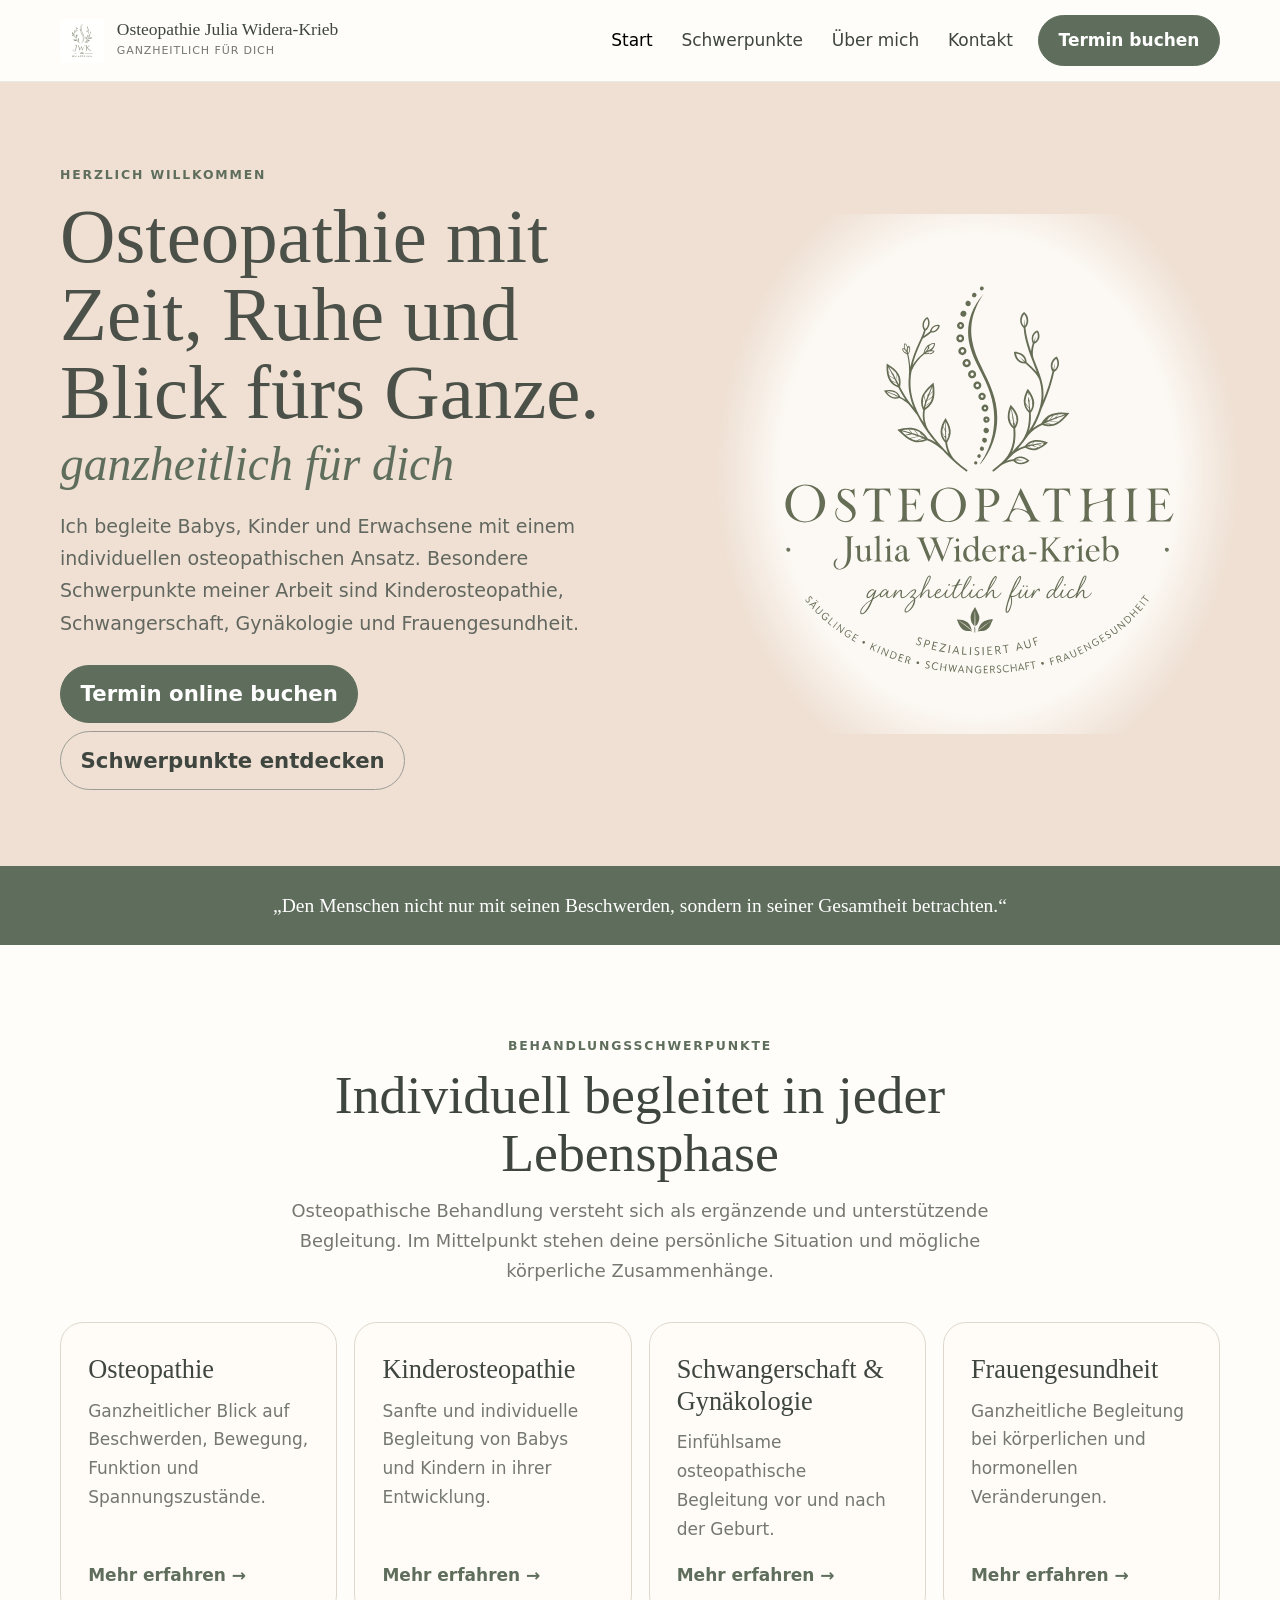
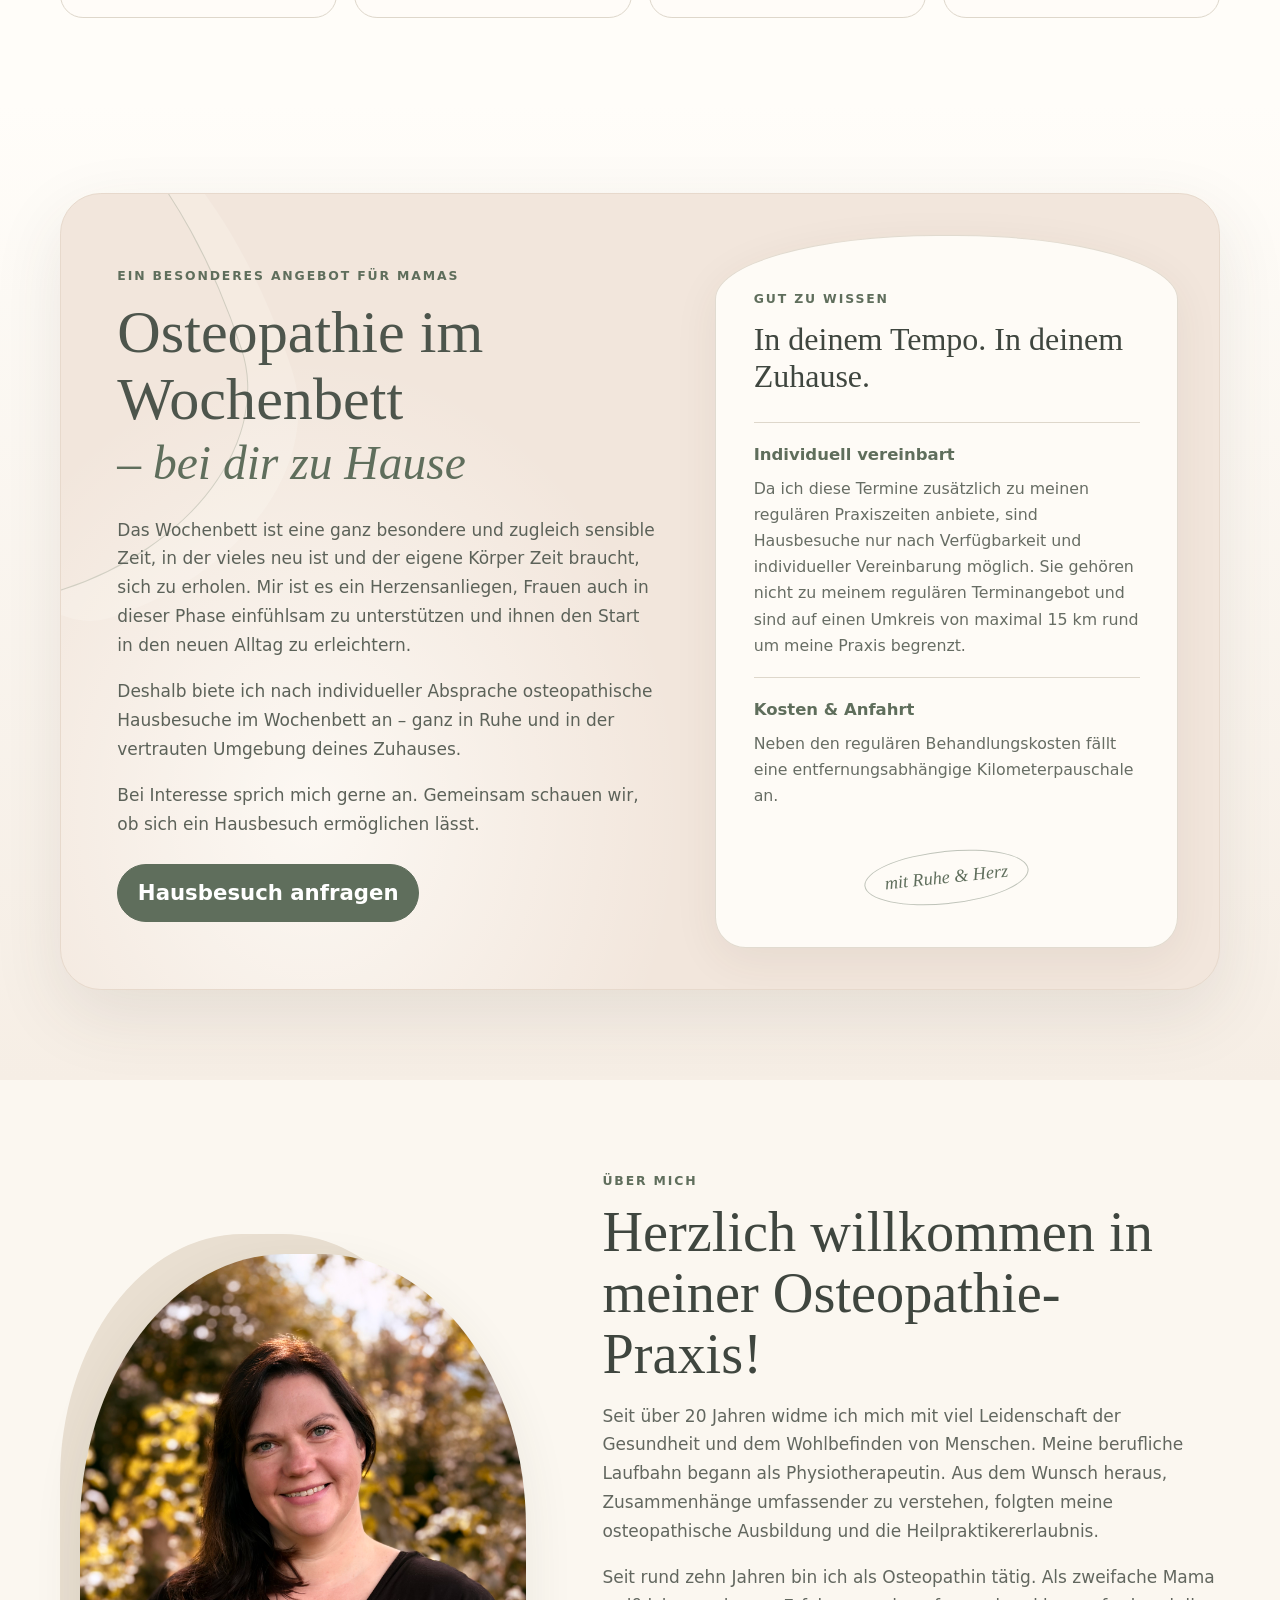
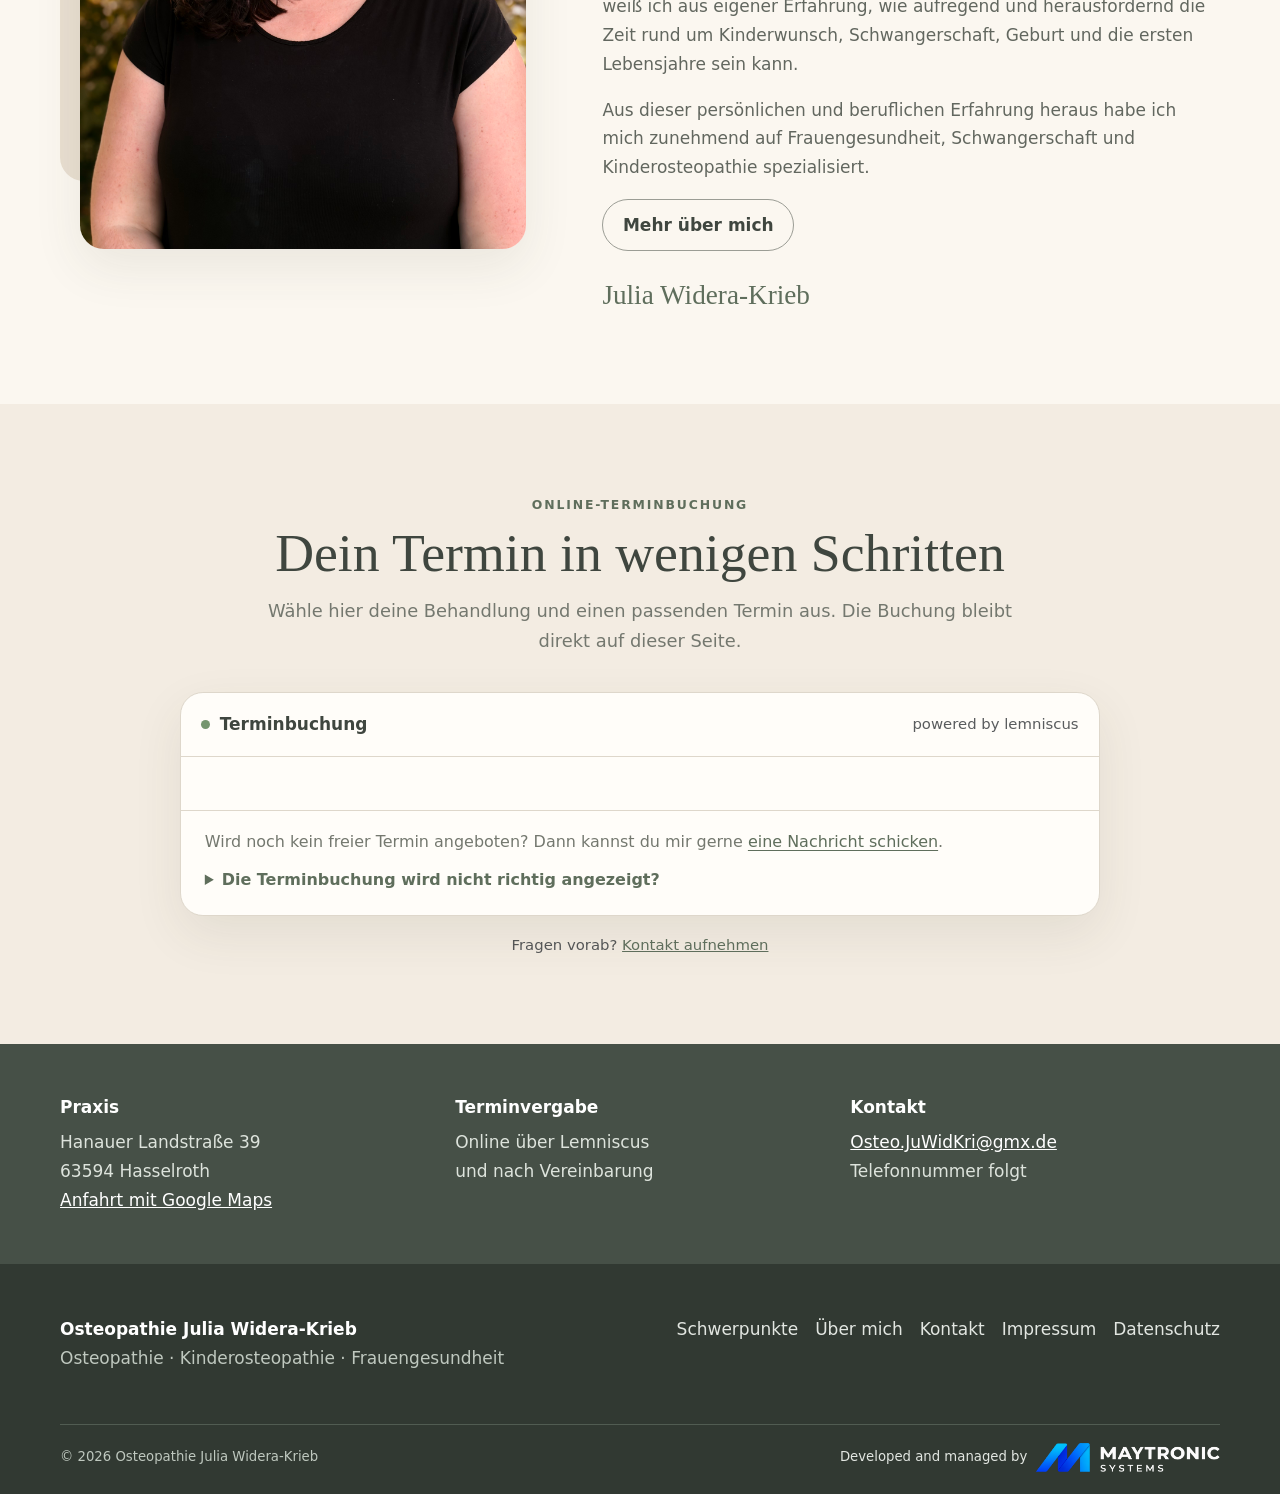
==== index.html @ a80579fd "Fix my/OT loader script closing-tag escaping" ====
<!doctype html>
<html lang="de">
  <head>
    <meta charset="utf-8">
    <meta name="viewport" content="width=device-width,initial-scale=1">
    <title>
      Osteopathie Julia Widera-Krieb
    </title>
    <meta name="description" content="Osteopathie, Kinderosteopathie sowie osteopathische Begleitung rund um Schwangerschaft und Frauengesundheit bei Julia Widera-Krieb.">
    <link href="https://cdn.jsdelivr.net/npm/bootstrap@5.3.8/dist/css/bootstrap.min.css" rel="stylesheet">
    <link rel="icon" type="image/svg+xml" href="assets/logo%20WS.svg">
    <link rel="stylesheet" href="assets/style.css">
    <!-- Offizielle lemniscus my/OT-Einbettung: Buchungsdaten werden direkt bei lemniscus verarbeitet. -->
    <script type="text/javascript">
      var pssConfig = {
        host: "https://my.lemniscus.de",
        token: "ea1f3260-634b-41db-aeab-2b932a20cb21",
        showMainVideoTeaser: false,
        showTermineTeaser: false,
        showFooter: false
      };
      document.write("<script type='text/javascript' src='" + pssConfig.host +
        "/lem/app.nocache-pss.js?v=" + Date.now() + "'><\/script>");
    </script>
  </head>
  <body>
    <nav class="navbar navbar-expand-lg sticky-top border-bottom">
      <div class="container">
        <a class="navbar-brand" href="index.html">
          <span class="brand-mark">
            <img src="assets/logo%20klein.svg" alt="">
          </span>
          <span>
            <span class="brand-title">
              Osteopathie Julia Widera-Krieb
            </span>
            <small>
              ganzheitlich für dich
            </small>
          </span>
        </a>
        <button class="navbar-toggler" type="button" data-bs-toggle="collapse" data-bs-target="#nav">
          <span class="navbar-toggler-icon">
          </span>
        </button>
        <div class="collapse navbar-collapse" id="nav">
          <ul class="navbar-nav ms-auto">
            <li>
              <a class="nav-link active" href="index.html">
                Start
              </a>
            </li>
            <li>
              <a class="nav-link" href="leistungen.html">
                Schwerpunkte
              </a>
            </li>
            <li>
              <a class="nav-link" href="ueber-uns.html">
                Über mich
              </a>
            </li>
            <li>
              <a class="nav-link" href="kontakt.html">
                Kontakt
              </a>
            </li>
            <li>
              <a class="btn btn-primary ms-lg-2" href="#termin">
                Termin buchen
              </a>
            </li>
          </ul>
        </div>
      </div>
    </nav>
    <main>
      <section class="intro">
        <div class="container">
          <div class="intro-copy">
            <span class="eyebrow">
              Herzlich willkommen
            </span>
            <h1>
              Osteopathie mit Zeit, Ruhe und Blick fürs Ganze.
              <em>
                ganzheitlich für dich
              </em>
            </h1>
            <p class="lead">
              Ich begleite Babys, Kinder und Erwachsene mit einem individuellen osteopathischen Ansatz. Besondere Schwerpunkte meiner Arbeit sind Kinderosteopathie, Schwangerschaft, Gynäkologie und Frauengesundheit.
            </p>
            <div class="d-flex flex-wrap gap-2">
              <a href="#termin" class="btn btn-primary btn-lg">
                Termin online buchen
              </a>
              <a href="leistungen.html" class="btn btn-outline-secondary btn-lg">
                Schwerpunkte entdecken
              </a>
            </div>
          </div>
        </div>
        <div class="hero-visual">
          <img src="assets/logo%20neu.svg" alt="">
        </div>
      </section>
      <div class="quote-strip">
        „Den Menschen nicht nur mit seinen Beschwerden, sondern in seiner Gesamtheit betrachten.“
      </div>
      <section class="section">
        <div class="container">
          <div class="section-head center">
            <span class="eyebrow">
              Behandlungsschwerpunkte
            </span>
            <h2>
              Individuell begleitet in jeder Lebensphase
            </h2>
            <p>
              Osteopathische Behandlung versteht sich als ergänzende und unterstützende Begleitung. Im Mittelpunkt stehen deine persönliche Situation und mögliche körperliche Zusammenhänge.
            </p>
          </div>
          <div class="row g-3">
            <div class="col-md-6 col-xl-3">
              <a class="service-card" href="leistungen.html#osteopathie">
                <h3>
                  Osteopathie
                </h3>
                <p>
                  Ganzheitlicher Blick auf Beschwerden, Bewegung, Funktion und Spannungszustände.
                </p>
                <span class="more">
                  Mehr erfahren →
                </span>
              </a>
            </div>
            <div class="col-md-6 col-xl-3">
              <a class="service-card" href="leistungen.html#kinder">
                <h3>
                  Kinderosteopathie
                </h3>
                <p>
                  Sanfte und individuelle Begleitung von Babys und Kindern in ihrer Entwicklung.
                </p>
                <span class="more">
                  Mehr erfahren →
                </span>
              </a>
            </div>
            <div class="col-md-6 col-xl-3">
              <a class="service-card" href="leistungen.html#schwangerschaft">
                <h3>
                  Schwangerschaft & Gynäkologie
                </h3>
                <p>
                  Einfühlsame osteopathische Begleitung vor und nach der Geburt.
                </p>
                <span class="more">
                  Mehr erfahren →
                </span>
              </a>
            </div>
            <div class="col-md-6 col-xl-3">
              <a class="service-card" href="leistungen.html#frauengesundheit">
                <h3>
                  Frauengesundheit
                </h3>
                <p>
                  Ganzheitliche Begleitung bei körperlichen und hormonellen Veränderungen.
                </p>
                <span class="more">
                  Mehr erfahren →
                </span>
              </a>
            </div>
          </div>
        </div>
      </section>
      <section id="wochenbett" class="postpartum-section" aria-labelledby="postpartum-title">
        <div class="container">
          <div class="postpartum-feature">
            <div class="postpartum-art" aria-hidden="true"></div>
            <div class="postpartum-copy">
              <span class="eyebrow">Ein besonderes Angebot für Mamas</span>
              <h2 id="postpartum-title">Osteopathie im Wochenbett <em>– bei dir zu Hause</em></h2>
              <p>
                Das Wochenbett ist eine ganz besondere und zugleich sensible Zeit, in der vieles neu ist und der eigene Körper Zeit braucht, sich zu erholen. Mir ist es ein Herzensanliegen, Frauen auch in dieser Phase einfühlsam zu unterstützen und ihnen den Start in den neuen Alltag zu erleichtern.
              </p>
              <p>
                Deshalb biete ich nach individueller Absprache osteopathische Hausbesuche im Wochenbett an – ganz in Ruhe und in der vertrauten Umgebung deines Zuhauses.
              </p>
              <p>
                Bei Interesse sprich mich gerne an. Gemeinsam schauen wir, ob sich ein Hausbesuch ermöglichen lässt.
              </p>
              <a class="btn btn-primary btn-lg" href="mailto:Osteo.JuWidKri@gmx.de?subject=Anfrage%20Hausbesuch%20im%20Wochenbett">
                Hausbesuch anfragen
              </a>
            </div>
            <aside class="postpartum-details" aria-label="Informationen zum Hausbesuch">
              <span class="eyebrow">Gut zu wissen</span>
              <h3>In deinem Tempo. In deinem Zuhause.</h3>
              <div class="postpartum-fact">
                <strong>Individuell vereinbart</strong>
                <p>Da ich diese Termine zusätzlich zu meinen regulären Praxiszeiten anbiete, sind Hausbesuche nur nach Verfügbarkeit und individueller Vereinbarung möglich. Sie gehören nicht zu meinem regulären Terminangebot und sind auf einen Umkreis von maximal 15 km rund um meine Praxis begrenzt.</p>
              </div>
              <div class="postpartum-fact">
                <strong>Kosten &amp; Anfahrt</strong>
                <p>Neben den regulären Behandlungskosten fällt eine entfernungsabhängige Kilometerpauschale an.</p>
              </div>
              <span class="postpartum-seal" aria-hidden="true">mit Ruhe &amp; Herz</span>
            </aside>
          </div>
        </div>
      </section>
      <section class="section section-soft">
        <div class="container">
          <div class="about-grid">
            <div class="portrait-frame">
              <img src="assets/Totale.jpeg">
            </div>
            <div class="about-copy">
              <span class="eyebrow">
                Über mich
              </span>
              <h2>
                Herzlich willkommen in meiner Osteopathie-Praxis!
              </h2>
              <p>
                Seit über 20 Jahren widme ich mich mit viel Leidenschaft der Gesundheit und dem Wohlbefinden von Menschen. Meine berufliche Laufbahn begann als Physiotherapeutin. Aus dem Wunsch heraus, Zusammenhänge umfassender zu verstehen, folgten meine osteopathische Ausbildung und die Heilpraktikererlaubnis.
              </p>
              <p>
                Seit rund zehn Jahren bin ich als Osteopathin tätig. Als zweifache Mama weiß ich aus eigener Erfahrung, wie aufregend und herausfordernd die Zeit rund um Kinderwunsch, Schwangerschaft, Geburt und die ersten Lebensjahre sein kann.
              </p>
              <p>
                Aus dieser persönlichen und beruflichen Erfahrung heraus habe ich mich zunehmend auf Frauengesundheit, Schwangerschaft und Kinderosteopathie spezialisiert.
              </p>
              <a class="btn btn-outline-secondary" href="ueber-uns.html">
                Mehr über mich
              </a>
              <div class="signature">
                Julia Widera-Krieb
              </div>
            </div>
          </div>
        </div>
      </section>
      <section id="termin" class="booking-section">
        <div class="container">
          <div class="section-head center">
            <span class="eyebrow">
              Online-Terminbuchung
            </span>
            <h2>
              Dein Termin in wenigen Schritten
            </h2>
            <p>
              Wähle hier deine Behandlung und einen passenden Termin aus. Die Buchung bleibt direkt auf dieser Seite.
            </p>
          </div>
          <div class="booking-shell">
            <div class="booking-top">
              <span class="status-dot">
              </span>
              <strong>
                Terminbuchung
              </strong>
              <span class="ms-auto text-muted small">
                powered by lemniscus
              </span>
            </div>
            <p class="booking-small-screen-hint">Auf einem sehr schmalen Bildschirm kannst du die Terminbuchung bei Bedarf seitlich verschieben.</p>
            <div class="booking-embed-scroll" role="region" aria-label="Online-Terminbuchung" tabindex="0">
              <div id="pss"></div>
            </div>
            <div class="booking-help">
              <p>Wird noch kein freier Termin angeboten? Dann kannst du mir gerne <a href="kontakt.html">eine Nachricht schicken</a>.</p>
              <details>
                <summary>Die Terminbuchung wird nicht richtig angezeigt?</summary>
                <p>Du kannst die Buchung alternativ <a href="https://my.lemniscus.de/pss.html?token=ea1f3260-634b-41db-aeab-2b932a20cb21" target="_blank" rel="noopener noreferrer">direkt bei lemniscus öffnen</a>.</p>
              </details>
              <noscript><p>Für die Online-Terminbuchung muss JavaScript aktiviert sein. Alternativ kannst du die <a href="https://my.lemniscus.de/pss.html?token=ea1f3260-634b-41db-aeab-2b932a20cb21">Terminbuchung bei lemniscus öffnen</a>.</p></noscript>
            </div>
          </div>
          <p class="small text-center text-muted mt-3 mb-0">
            Fragen vorab?
            <a href="kontakt.html">
              Kontakt aufnehmen
            </a>
          </p>
        </div>
      </section>
      <section class="info-band">
        <div class="container">
          <div class="row g-4">
            <div class="col-md-4">
              <strong>
                Praxis
              </strong>
              <p>
                Hanauer Landstraße 39
                <br>
                63594 Hasselroth
                <br>
                <a href="https://www.google.com/maps/search/?api=1&amp;query=Hanauer%20Landstra%C3%9Fe%2039%2C%2063594%20Hasselroth" target="_blank" rel="noopener noreferrer">Anfahrt mit Google Maps</a>
              </p>
            </div>
            <div class="col-md-4">
              <strong>
                Terminvergabe
              </strong>
              <p>
                Online über Lemniscus
                <br>
                und nach Vereinbarung
              </p>
            </div>
            <div class="col-md-4">
              <strong>
                Kontakt
              </strong>
              <p>
                <a href="mailto:Osteo.JuWidKri@gmx.de">
                  Osteo.JuWidKri@gmx.de
                </a>
                <br>
                Telefonnummer folgt
              </p>
            </div>
          </div>
        </div>
      </section>
    </main>
    <footer>
      <div class="container">
        <div class="footer-main">
          <div>
            <strong>
              Osteopathie Julia Widera-Krieb
            </strong>
            <p>
              Osteopathie · Kinderosteopathie · Frauengesundheit
            </p>
          </div>
          <div class="footer-links">
            <a href="leistungen.html">
              Schwerpunkte
            </a>
            <a href="ueber-uns.html">
              Über mich
            </a>
            <a href="kontakt.html">
              Kontakt
            </a>
            <a href="impressum.html">
              Impressum
            </a>
            <a href="datenschutz.html">
              Datenschutz
            </a>
          </div>
        </div>
        <div class="footer-bottom">
          <span>
            © 2026 Osteopathie Julia Widera-Krieb
          </span>
          <a class="footer-credit" href="https://maytronic-systems.com" target="_blank" rel="noopener noreferrer">
            <span>
              Developed and managed by
            </span>
            <img src="assets/Maytronics Logo White.png" alt="Maytronic Systems">
          </a>
        </div>
      </div>
    </footer>
    <div class="mobile-book">
      <a href="#termin">
        Termin buchen
      </a>
    </div>
    <script src="https://cdn.jsdelivr.net/npm/bootstrap@5.3.8/dist/js/bootstrap.bundle.min.js">
    </script>
  </body>
</html>
---- assets/style.css ----
:root{--sand:#e9dfd1;--sand-light:#f3ece2;--cream:#fbf7f0;--paper:#fffdf9;--sage:#7d8c78;--sage-dark:#5f6e5c;--ink:#3f463f;--muted:#74786f;--line:#ded7cb;--shadow:0 18px 50px rgba(70,62,49,.09)}html{scroll-behavior:smooth;font-size:17px}body{margin:0;font-family:system-ui,-apple-system,"Segoe UI",sans-serif;color:var(--ink);background:var(--paper);line-height:1.7}h1,h2,h3,.brand-title{font-family:Georgia,"Times New Roman",serif;font-weight:400}a{color:var(--sage-dark)}.container{width:calc(100% - 2rem);max-width:1160px!important;margin-inline:auto!important;padding-inline:0!important}.navbar{min-height:82px;background:rgba(255,253,249,.94)!important;backdrop-filter:blur(12px);border-color:rgba(125,140,120,.16)!important}.navbar-brand{display:flex;align-items:center;gap:.75rem;color:var(--ink);text-decoration:none}.brand-mark{width:44px;height:44px;display:grid;place-items:center;overflow:hidden;background:transparent;flex:0 0 44px}.brand-mark img{width:100%;height:100%;display:block;object-fit:contain;object-position:center}.brand-title{display:block;font-size:1.03rem;line-height:1.1}.navbar-brand small{display:block;color:var(--muted);font-size:.65rem;letter-spacing:.08em;text-transform:uppercase;margin-top:.2rem}.navbar .navbar-nav{display:flex;flex-direction:row;align-items:center;gap:.25rem;list-style:none;margin:0 0 0 auto;padding:0}.navbar .navbar-nav>li{list-style:none}.nav-link{color:var(--ink);font-weight:500;padding:.55rem .72rem!important}.nav-link:hover,.nav-link.active{color:var(--sage-dark)}.btn{border-radius:999px;font-weight:650;padding:.72rem 1.15rem}.btn-primary{background:var(--sage-dark);border-color:var(--sage-dark)}.btn-primary:hover{background:#52614f;border-color:#52614f}.btn-outline-secondary{border-color:#9b9d95;color:var(--ink)}.btn-outline-secondary:hover{background:var(--sand-light);color:var(--ink);border-color:#8b8e86}.eyebrow{text-transform:uppercase;letter-spacing:.15em;font-weight:700;color:var(--sage-dark);font-size:.73rem}.intro{position:relative;min-height:610px;display:flex;align-items:center;overflow:hidden;background:#efe0d3}.intro .container{position:relative;z-index:2}.intro-copy{max-width:600px;padding:4.5rem 0;position:relative;z-index:2}.intro h1{font-size:clamp(3rem,6vw,5.5rem);line-height:1.02;margin:.6rem 0 1.25rem;color:#4b5148}.intro h1 em{display:block;color:var(--sage-dark);font-style:italic;font-size:.62em;margin-top:.15em}.intro .lead{font-size:1.12rem;color:#62675f;max-width:590px;margin-bottom:1.5rem}.hero-visual{position:absolute;top:0;right:0;width:46%;height:100%;display:flex;align-items:center;justify-content:center;padding:2rem 2.5rem 2rem 1.5rem;overflow:hidden;background:#efe0d3}.hero-visual img{display:block;width:100%;height:100%;max-width:560px;max-height:88%;object-fit:contain;object-position:center;-webkit-mask-image:radial-gradient(ellipse 75% 75% at center,#000 50%,transparent 67%);mask-image:radial-gradient(ellipse 75% 75% at center,#000 50%,transparent 67%)}.hero-visual:after{display:none}.quote-strip{padding:1.35rem 0;background:var(--sage-dark);color:#fff;text-align:center;font-family:Georgia,serif;font-size:1.15rem}.section{padding:5rem 0}.section-soft{background:var(--cream)}.section-head{max-width:760px;margin-bottom:2.1rem}.section-head.center{text-align:center;margin-inline:auto}.section-head h2{font-size:clamp(2.25rem,4.2vw,3.6rem);line-height:1.08;margin:.4rem 0 .8rem}.section-head p{color:var(--muted);font-size:1.05rem}.service-card{height:100%;display:flex;flex-direction:column;text-decoration:none;color:var(--ink);background:rgba(255,253,249,.75);border:1px solid var(--line);border-radius:1.35rem;padding:1.6rem;transition:.22s ease}.service-card:hover{transform:translateY(-4px);box-shadow:var(--shadow);border-color:#c9c0b3}.service-number{font-family:Georgia,serif;color:var(--sage);font-size:1.5rem}.service-card h3{font-size:1.55rem;margin:.7rem 0 .45rem}.service-card p{color:var(--muted);margin-bottom:1rem}.service-card .more{margin-top:auto;font-weight:650;color:var(--sage-dark)}.about-grid{display:grid;grid-template-columns:minmax(0,.86fr) minmax(0,1.14fr);gap:4.5rem;align-items:center}.portrait-frame{position:relative;padding:1.15rem 0 0 1.15rem}.portrait-frame:before{content:"";position:absolute;inset:0 13% 11% 0;background:var(--sand);border-radius:45% 45% 1.4rem 1.4rem}.portrait-frame img{position:relative;width:100%;max-height:650px;object-fit:cover;object-position:center;border-radius:46% 46% 1.4rem 1.4rem;box-shadow:var(--shadow)}.about-copy h2{font-size:clamp(2.4rem,4.4vw,3.8rem);line-height:1.08;margin:.5rem 0 1rem}.about-copy p{color:#62675f}.signature{font-family:cursive;font-size:1.6rem;color:var(--sage-dark);margin-top:1.25rem}.booking-section{padding:5rem 0;background:var(--sand-light);scroll-margin-top:90px}.booking-shell{max-width:920px;margin:2rem auto 0;background:var(--paper);border:1px solid var(--line);border-radius:1.35rem;overflow:hidden;box-shadow:var(--shadow)}.booking-top{display:flex;align-items:center;gap:.55rem;padding:1rem 1.2rem;border-bottom:1px solid var(--line)}.status-dot{width:9px;height:9px;background:#75966f;border-radius:50%}.page-hero{padding:4.2rem 0 3.5rem;background:linear-gradient(120deg,var(--cream),var(--sand-light))}.page-hero h1{font-size:clamp(2.7rem,5vw,4.7rem);margin:.5rem 0 0}.page-content{padding:4rem 0}.content-card{background:var(--paper);border:1px solid var(--line);border-radius:1.25rem;padding:1.6rem;height:100%}.treatment{padding:2rem 0;border-bottom:1px solid var(--line)}.treatment:last-child{border-bottom:0}.treatment h2{font-size:2rem}.treatment p,.treatment li{color:#62675f}.treatment ul{columns:2;gap:2rem;padding-left:1.15rem}.qualifications{display:grid;grid-template-columns:repeat(2,minmax(0,1fr));gap:.7rem;margin-top:1.3rem}.qualification{background:var(--cream);border:1px solid var(--line);border-radius:.85rem;padding:.75rem .9rem}.contact-card{background:var(--cream);border:1px solid var(--line);border-radius:1.2rem;padding:1.7rem}.contact-form-card h2{margin:.35rem 0 .55rem}.contact-form-intro{color:var(--muted);margin-bottom:1.35rem}.contact-form{display:grid;gap:1rem}.form-field{display:grid;gap:.35rem}.form-field label{font-weight:700;font-size:.92rem;color:var(--ink)}.form-field input,.form-field textarea{width:100%;border:1px solid #cfc6b9;border-radius:.75rem;background:var(--paper);color:var(--ink);padding:.78rem .9rem;font:inherit;outline:none;transition:border-color .2s,box-shadow .2s}.form-field textarea{resize:vertical;min-height:150px}.form-field input:focus,.form-field textarea:focus{border-color:var(--sage);box-shadow:0 0 0 .2rem rgba(125,140,120,.16)}.contact-consent{display:flex;gap:.65rem;align-items:flex-start;margin-top:.15rem}.contact-consent .form-check-input{flex:0 0 auto;margin-top:.35rem;border-color:#aaa294}.contact-consent .form-check-input:checked{background-color:var(--sage-dark);border-color:var(--sage-dark)}.contact-consent .form-check-label{font-size:.86rem;color:#65685f;line-height:1.5}.contact-form-note{font-size:.82rem;color:var(--muted);margin:0}.contact-direct{font-size:.9rem;color:var(--muted);margin:1.25rem 0 0;padding-top:1rem;border-top:1px solid var(--line)}.form-honeypot{position:absolute!important;left:-9999px!important;width:1px!important;height:1px!important;overflow:hidden!important}.contact-note{background:#f5efe4;border-left:4px solid var(--sage);padding:1rem 1.15rem;border-radius:.55rem;color:#66685f}.legal{max-width:900px}.legal h2{font-size:1.45rem;margin-top:2rem}.notice{background:#fff5d9;border-left:4px solid #bd9145;padding:1rem 1.1rem;border-radius:.5rem}.info-band{background:#465047;color:#fff;padding:2.9rem 0}.info-band p{margin:.35rem 0 0;color:#dde3dc}.info-band a{color:#fff}footer{background:#313932;color:#fff;padding:3rem 0 1.2rem}.footer-main{display:flex;justify-content:space-between;gap:2rem}.footer-main p,.footer-bottom{color:#bfc8bf}.footer-links{display:flex;flex-wrap:wrap;gap:1rem}.footer-links a,.footer-bottom a{color:#e2e6e1;text-decoration:none}.footer-bottom{border-top:1px solid #515c52;margin-top:2rem;padding-top:1rem;display:flex;justify-content:space-between;align-items:center;font-size:.78rem;gap:1rem}.footer-credit{display:flex;align-items:center;gap:.45rem;color:#bfc8bf;text-decoration:none;white-space:nowrap}.footer-credit img{display:block;width:185px;height:auto;max-width:42vw}.mobile-book{display:none}@media(max-width:991.98px){.intro{min-height:540px}.intro-copy{max-width:54%}.hero-visual{width:48%;padding:1.5rem 1.5rem 1.5rem 1rem}.about-grid{gap:2.6rem}.navbar .navbar-collapse.show .navbar-nav,.navbar .navbar-collapse.collapsing .navbar-nav{flex-direction:column;align-items:stretch;gap:.1rem;margin:.65rem 0 0}.navbar .navbar-collapse.show .navbar-nav .btn,.navbar .navbar-collapse.collapsing .navbar-nav .btn{display:block;text-align:center;margin:.35rem 0 0!important}.treatment ul{columns:1}}@media(max-width:767.98px){html{font-size:16px}.navbar{min-height:70px}.navbar-brand small{display:none}.intro{min-height:0;display:block;background:#efe0d3}.intro-copy{max-width:none;padding:2.7rem 0 2rem}.intro h1{font-size:2.7rem}.hero-visual{position:relative;width:100%;height:360px;padding:1.25rem 1rem;background:#efe0d3}.hero-visual img{max-width:520px;max-height:100%;margin:auto}.hero-visual:after{display:none}.section,.booking-section{padding:3.4rem 0}.about-grid{grid-template-columns:1fr;gap:2.2rem}.portrait-frame{max-width:520px;margin:auto}.qualifications{grid-template-columns:1fr}.footer-main,.footer-bottom{flex-direction:column;align-items:flex-start}.footer-credit{white-space:normal}.footer-credit img{width:165px;max-width:70vw}.mobile-book{display:block;position:fixed;z-index:1030;bottom:14px;left:14px;right:14px}.mobile-book a{display:block;text-align:center;background:var(--sage-dark);color:#fff;text-decoration:none;padding:.9rem;border-radius:999px;font-weight:700;box-shadow:0 8px 25px rgba(0,0,0,.18)}body{padding-bottom:76px}.info-band{text-align:center}}

/* Feminine treatment flow */
.treatments-flow{
  position:relative;
  overflow:hidden;
  padding:5.4rem 0 5.8rem;
  background:
    radial-gradient(circle at 8% 18%,rgba(233,223,209,.48),transparent 24rem),
    radial-gradient(circle at 92% 73%,rgba(125,140,120,.13),transparent 28rem),
    var(--paper);
}
.treatments-flow .container{position:relative;z-index:2}
.treatments-intro{
  max-width:680px;
  margin:0 auto 4.8rem;
  text-align:center;
}
.treatments-intro p{
  margin:.75rem 0 0;
  color:var(--muted);
  font-family:Georgia,"Times New Roman",serif;
  font-size:1.22rem;
  line-height:1.75;
  font-style:italic;
}
.treatments-deco{
  position:absolute;
  pointer-events:none;
  z-index:0;
  opacity:.7;
}
.treatments-deco-a{
  width:430px;
  height:430px;
  left:-250px;
  top:36%;
  border:1px solid rgba(125,140,120,.17);
  border-radius:58% 42% 67% 33% / 37% 61% 39% 63%;
  transform:rotate(18deg);
}
.treatments-deco-b{
  width:520px;
  height:520px;
  right:-330px;
  top:8%;
  border:1px solid rgba(201,169,136,.20);
  border-radius:36% 64% 40% 60% / 64% 39% 61% 36%;
  transform:rotate(-17deg);
}
.treatment-panel{
  position:relative;
  display:flex;
  margin:0 0 6.4rem;
  min-height:360px;
  isolation:isolate;
}
.treatment-left{justify-content:flex-start}
.treatment-right{justify-content:flex-end}
.treatment-card{
  position:relative;
  z-index:2;
  width:min(78%,860px);
  padding:2.6rem 2.8rem 2.5rem;
  background:rgba(255,253,249,.92);
  border:1px solid rgba(201,190,174,.72);
  border-radius:2.2rem;
  box-shadow:0 22px 60px rgba(80,71,57,.075);
  backdrop-filter:blur(4px);
}
.treatment-left .treatment-card{
  border-top-left-radius:4.8rem;
  border-bottom-right-radius:4.8rem;
}
.treatment-right .treatment-card{
  border-top-right-radius:4.8rem;
  border-bottom-left-radius:4.8rem;
}
.treatment-number{
  position:absolute;
  top:-1.1rem;
  font-family:Georgia,"Times New Roman",serif;
  font-size:4.9rem;
  line-height:1;
  color:rgba(95,110,92,.09);
  user-select:none;
}
.treatment-left .treatment-number{right:2rem}
.treatment-right .treatment-number{left:2rem}
.treatment-card h2{
  max-width:760px;
  margin:.35rem 0 1.15rem;
  font-size:clamp(2.15rem,4vw,3.25rem);
  line-height:1.06;
  color:#4d554c;
}
.treatment-lead{
  font-family:Georgia,"Times New Roman",serif;
  font-size:1.16rem;
  line-height:1.75;
  color:#596058!important;
}
.treatment-card p{max-width:760px}
.treatment-list-title{
  margin:1.45rem 0 .75rem;
  color:var(--sage-dark);
  font-weight:700;
  font-size:.92rem;
  letter-spacing:.015em;
}
.treatment-list{
  margin:0;
  padding:0;
  list-style:none;
  columns:2;
  column-gap:2rem;
}
.treatment-list li{
  position:relative;
  break-inside:avoid;
  margin:0 0 .72rem;
  padding-left:1.25rem;
  color:#666a62;
  line-height:1.5;
}
.treatment-list li::before{
  content:"";
  position:absolute;
  left:0;
  top:.65em;
  width:.38rem;
  height:.38rem;
  border-radius:50% 50% 50% 0;
  background:var(--sage);
  transform:rotate(-45deg);
}
.treatment-shape{
  position:absolute;
  z-index:1;
  width:42%;
  min-width:320px;
  height:92%;
  top:4%;
  pointer-events:none;
  filter:saturate(.92);
}
.treatment-left .treatment-shape{
  left:-4%;
  border-radius:62% 38% 52% 48% / 39% 62% 38% 61%;
  transform:rotate(-7deg);
}
.treatment-right .treatment-shape{
  right:-4%;
  border-radius:37% 63% 44% 56% / 61% 39% 61% 39%;
  transform:rotate(8deg);
}
.treatment-shape-sage{
  background:linear-gradient(145deg,rgba(167,178,158,.55),rgba(125,140,120,.19));
}
.treatment-shape-sand{
  background:linear-gradient(145deg,rgba(239,224,211,.92),rgba(201,169,136,.24));
}
.treatment-shape-cream{
  background:linear-gradient(145deg,rgba(247,239,230,.96),rgba(233,223,209,.48));
}
.treatment-shape-eucalyptus{
  background:linear-gradient(145deg,rgba(107,127,110,.29),rgba(167,178,158,.44));
}
.treatment-left::after,
.treatment-right::after{
  content:"";
  position:absolute;
  z-index:0;
  width:150px;
  height:150px;
  border:1px solid rgba(125,140,120,.15);
  border-radius:50%;
  top:22%;
}
.treatment-left::after{right:4%;transform:translateX(40%)}
.treatment-right::after{left:4%;transform:translateX(-40%)}
.treatments-cta{
  position:relative;
  max-width:800px;
  margin:1rem auto 0;
  padding:3rem 2rem;
  text-align:center;
}
.treatments-cta::before{
  content:"";
  position:absolute;
  inset:0;
  z-index:-1;
  background:linear-gradient(135deg,rgba(239,224,211,.7),rgba(167,178,158,.16));
  border-radius:46% 54% 44% 56% / 58% 40% 60% 42%;
}
.treatments-cta h2{
  margin:.35rem 0 .65rem;
  font-size:clamp(2rem,4vw,3rem);
}
.treatments-cta p{
  color:var(--muted);
  margin-bottom:1.25rem;
}
@media(max-width:991.98px){
  .treatments-flow{padding:4.2rem 0}
  .treatments-intro{margin-bottom:3.5rem}
  .treatment-panel{margin-bottom:4.5rem}
  .treatment-card{width:86%;padding:2.2rem 2rem}
  .treatment-list{columns:1}
  .treatment-shape{width:50%;min-width:260px}
}
@media(max-width:767.98px){
  .treatments-flow{padding:3rem 0 4rem}
  .treatments-intro{margin-bottom:2.6rem;text-align:left}
  .treatments-intro p{font-size:1.08rem}
  .treatment-panel,
  .treatment-left,
  .treatment-right{justify-content:stretch;margin-bottom:3.2rem;min-height:0}
  .treatment-card{width:100%;padding:1.8rem 1.25rem 1.6rem;border-radius:1.55rem!important}
  .treatment-card h2{font-size:2rem}
  .treatment-number{font-size:3.5rem;top:-.65rem;right:1rem!important;left:auto!important}
  .treatment-shape{width:72%;min-width:0;height:72%;top:-8%}
  .treatment-left .treatment-shape,
  .treatment-right .treatment-shape{left:auto;right:-20%;transform:rotate(7deg)}
  .treatment-left::after,
  .treatment-right::after{display:none}
  .treatments-cta{padding:2.3rem 1rem}
}


/* Postpartum home visits */
.postpartum-section{
  padding:5.3rem 0;
  background:linear-gradient(180deg,var(--paper) 0%,#f6eee5 100%);
  scroll-margin-top:95px;
}
.postpartum-feature{
  position:relative;
  display:grid;
  grid-template-columns:minmax(0,1.13fr) minmax(0,.87fr);
  align-items:center;
  isolation:isolate;
  overflow:hidden;
  border:1px solid #e7d9cc;
  border-radius:2.4rem;
  background:#f2e6dc;
  box-shadow:0 25px 70px rgba(70,62,49,.1);
}
.postpartum-feature::before{
  content:"";
  position:absolute;
  z-index:-1;
  left:-11%;
  bottom:-35%;
  width:65%;
  height:115%;
  background:radial-gradient(ellipse at center,rgba(255,253,249,.8),transparent 70%);
  pointer-events:none;
}
.postpartum-art{
  position:absolute;
  z-index:0;
  width:370px;
  height:510px;
  left:-205px;
  top:-120px;
  transform:rotate(-18deg);
  border:1px solid rgba(125,140,120,.29);
  border-radius:58% 42% 66% 34% / 43% 66% 34% 57%;
  box-shadow:35px 35px 0 6px rgba(255,253,249,.18);
  pointer-events:none;
}
.postpartum-copy{
  position:relative;
  z-index:1;
  padding:3.75rem clamp(1.75rem,4.4vw,4.6rem);
}
.postpartum-copy h2{
  margin:.6rem 0 1.5rem;
  font-size:clamp(2.45rem,4.7vw,4.2rem);
  line-height:1.1;
  color:#4d554c;
}
.postpartum-copy h2 em{
  display:block;
  margin-top:.25rem;
  font-size:.79em;
  line-height:1.14;
  color:var(--sage-dark);
  font-weight:400;
}
.postpartum-copy p{
  max-width:660px;
  color:#5c6259;
}
.postpartum-copy .btn{
  margin-top:.5rem;
}
.postpartum-details{
  position:relative;
  z-index:1;
  margin:2.4rem 2.4rem 2.4rem 0;
  padding:2.8rem 2.2rem 2.5rem;
  background:rgba(255,253,249,.9);
  border:1px solid rgba(222,215,203,.9);
  border-radius:48% 48% 1.8rem 1.8rem / 9% 9% 1.8rem 1.8rem;
  box-shadow:0 12px 45px rgba(70,62,49,.07);
}
.postpartum-details h3{
  margin:.5rem 0 1.6rem;
  font-size:clamp(1.65rem,2.5vw,2.35rem);
  line-height:1.15;
}
.postpartum-fact{
  padding:1.05rem 0;
  border-top:1px solid var(--line);
}
.postpartum-fact strong{
  color:var(--sage-dark);
  font-size:.97rem;
}
.postpartum-fact p{
  margin:.4rem 0 0;
  color:#676d64;
  font-size:.93rem;
  line-height:1.65;
}
.postpartum-seal{
  display:block;
  width:max-content;
  margin:1.4rem auto 0;
  padding:.6rem 1.15rem;
  border:1px solid rgba(95,110,92,.4);
  border-radius:50%;
  font-family:Georgia,"Times New Roman",serif;
  font-size:1.07rem;
  font-style:italic;
  color:var(--sage-dark);
  transform:rotate(-6deg);
}
.service-card h3{
  margin:.2rem 0 .65rem;
}
.qualification-groups{
  display:grid;
  grid-template-columns:minmax(0,1fr);
  gap:1.5rem;
  max-width:940px;
}
.qualification-group{
  padding:1.7rem 1.9rem 1.9rem;
  background:var(--cream);
  border:1px solid var(--line);
  border-radius:1.5rem;
}
.qualification-group h3{
  margin:0 0 1.2rem;
  font-size:1.6rem;
  color:var(--sage-dark);
}
.qualification-group .qualifications{
  display:grid;
  grid-template-columns:minmax(0,1fr);
  gap:.6rem;
  margin:0;
}
.qualification-group .qualification{
  position:relative;
  padding:.72rem 1rem .72rem 2rem;
  background:var(--paper);
  border-radius:.8rem;
  line-height:1.55;
}
.qualification-group .qualification::before{
  content:"";
  position:absolute;
  left:.9rem;
  top:1.25rem;
  width:.4rem;
  height:.4rem;
  border-radius:50%;
  background:var(--sage);
}
.practice-address{
  display:grid;
  gap:.15rem;
  margin:1.2rem 0 1.5rem;
  font-style:normal;
  font-size:1.08rem;
}
.practice-address strong{
  font-weight:700;
}
.treatment-inline-link{
  display:inline-flex;
  gap:.4rem;
  align-items:center;
  margin-top:1.5rem;
  padding:.9rem 1.25rem;
  border:1px solid rgba(95,110,92,.35);
  border-radius:1rem;
  background:#eef1eb;
  font-weight:650;
  text-decoration:none;
  color:var(--sage-dark);
  transition:background .2s ease,transform .2s ease;
}
.treatment-inline-link:hover,
.treatment-inline-link:focus-visible{
  background:#e0e8dc;
  color:#40543c;
  transform:translateY(-2px);
}
@media(max-width:991.98px){
  .postpartum-feature{
    grid-template-columns:minmax(0,1fr);
  }
  .postpartum-copy{
    padding:3rem 2.5rem 1rem;
  }
  .postpartum-details{
    margin:1rem 2.5rem 2.5rem;
    border-radius:2rem;
  }
}
@media(max-width:767.98px){
  .postpartum-section{
    padding:3rem 0;
  }
  .postpartum-feature{
    border-radius:1.6rem;
  }
  .postpartum-copy{
    padding:2.25rem 1.35rem 1rem;
  }
  .postpartum-copy h2{
    font-size:clamp(2.15rem,9vw,3rem);
  }
  .postpartum-details{
    margin:.6rem 1rem 1rem;
    padding:1.9rem 1.3rem;
    border-radius:1.5rem;
  }
  .qualification-group{
    padding:1.3rem 1rem;
    border-radius:1.1rem;
  }
  .qualification-group h3{
    font-size:1.4rem;
  }
  .treatment-inline-link{
    display:flex;
  }
}

/* lemniscus my/OT – nur offiziell unterstützte Farbvariablen und Layoutcontainer */
.booking-small-screen-hint{display:none}
.booking-embed-scroll{width:100%;overflow-x:auto;overscroll-behavior-x:contain}
#pss{min-width:400px;box-sizing:border-box;padding:1.3rem 1.35rem 1.8rem;font-size:1rem;background:var(--paper);--pss-infos-underline-color:#7d8c78;--pss-tab-underline-color:#c9a988;--pss-tab-selected-underline-color:#5f6e5c;--pss-slots-button-selected-color:#7d8c78;--pss-appname-color:#3f463f;--pss-font-family:system-ui,-apple-system,"Segoe UI",sans-serif}
#pss-wrapper{max-width:100%}
#pss-main{max-width:100%}
.booking-help{border-top:1px solid var(--line);padding:1rem 1.4rem 1.3rem;color:var(--muted);font-size:.94rem}
.booking-help p{margin:0}
.booking-help details{margin-top:.65rem}
.booking-help details p{margin-top:.5rem}
.booking-help summary{cursor:pointer;color:var(--sage-dark);font-weight:650}
.booking-help a{text-underline-offset:3px}
@media(max-width:767.98px){#pss{padding:.9rem .8rem 1.3rem}.booking-help{padding:1rem}}
@media(max-width:399.98px){.booking-small-screen-hint{display:block;margin:0;padding:.75rem 1rem;font-size:.84rem;color:var(--muted);background:var(--cream)}}
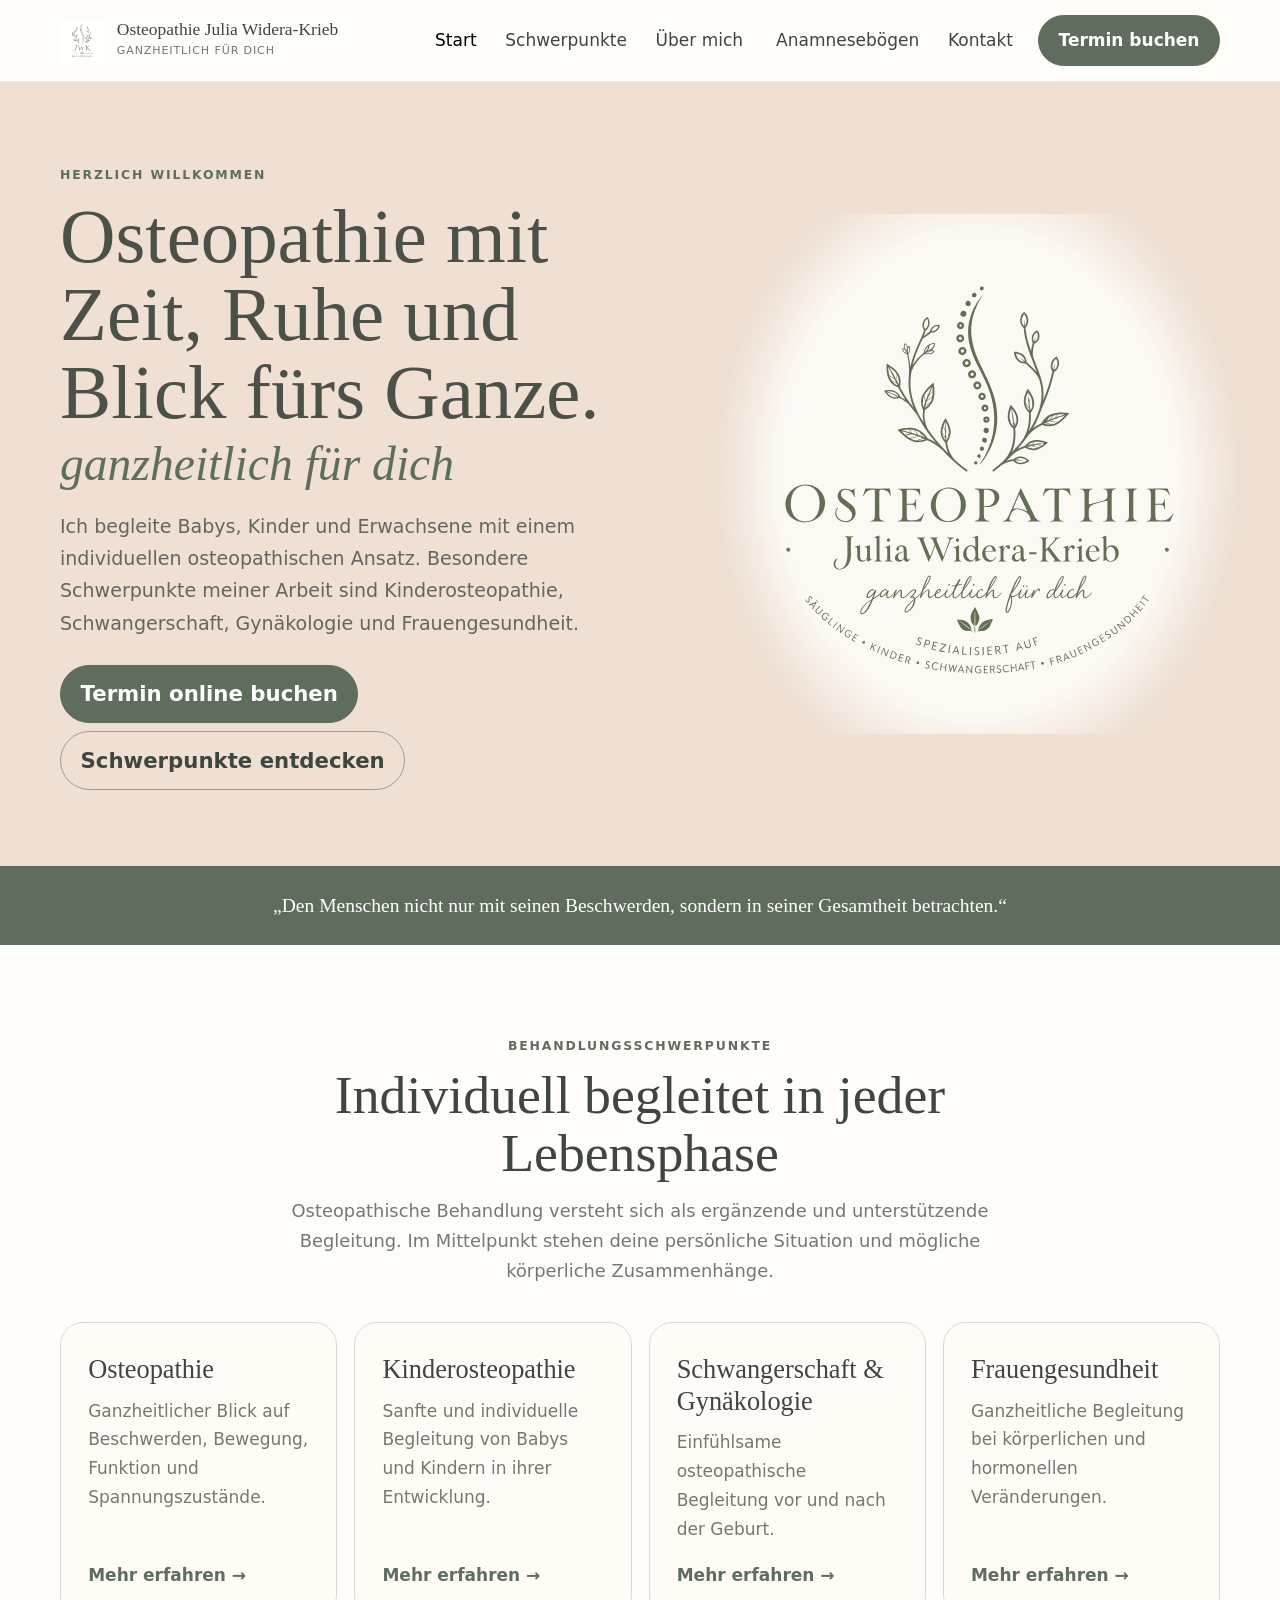
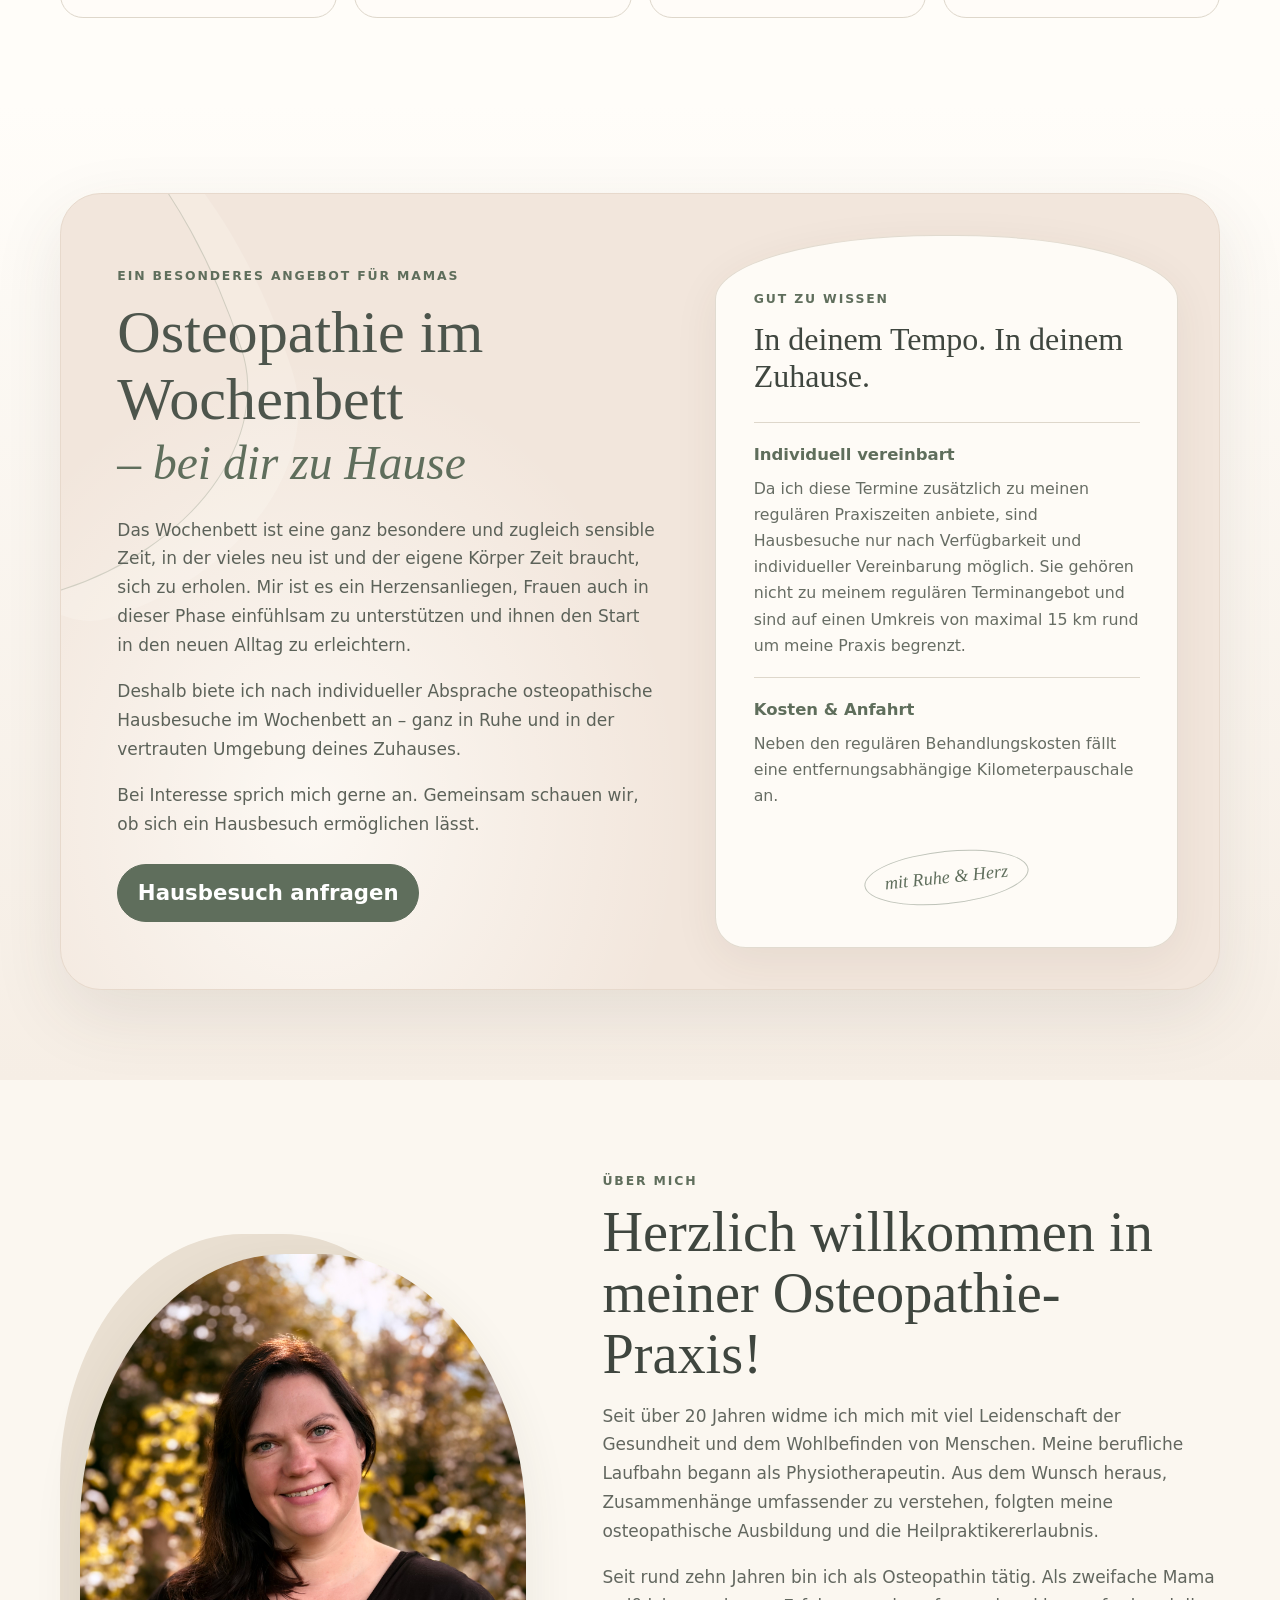
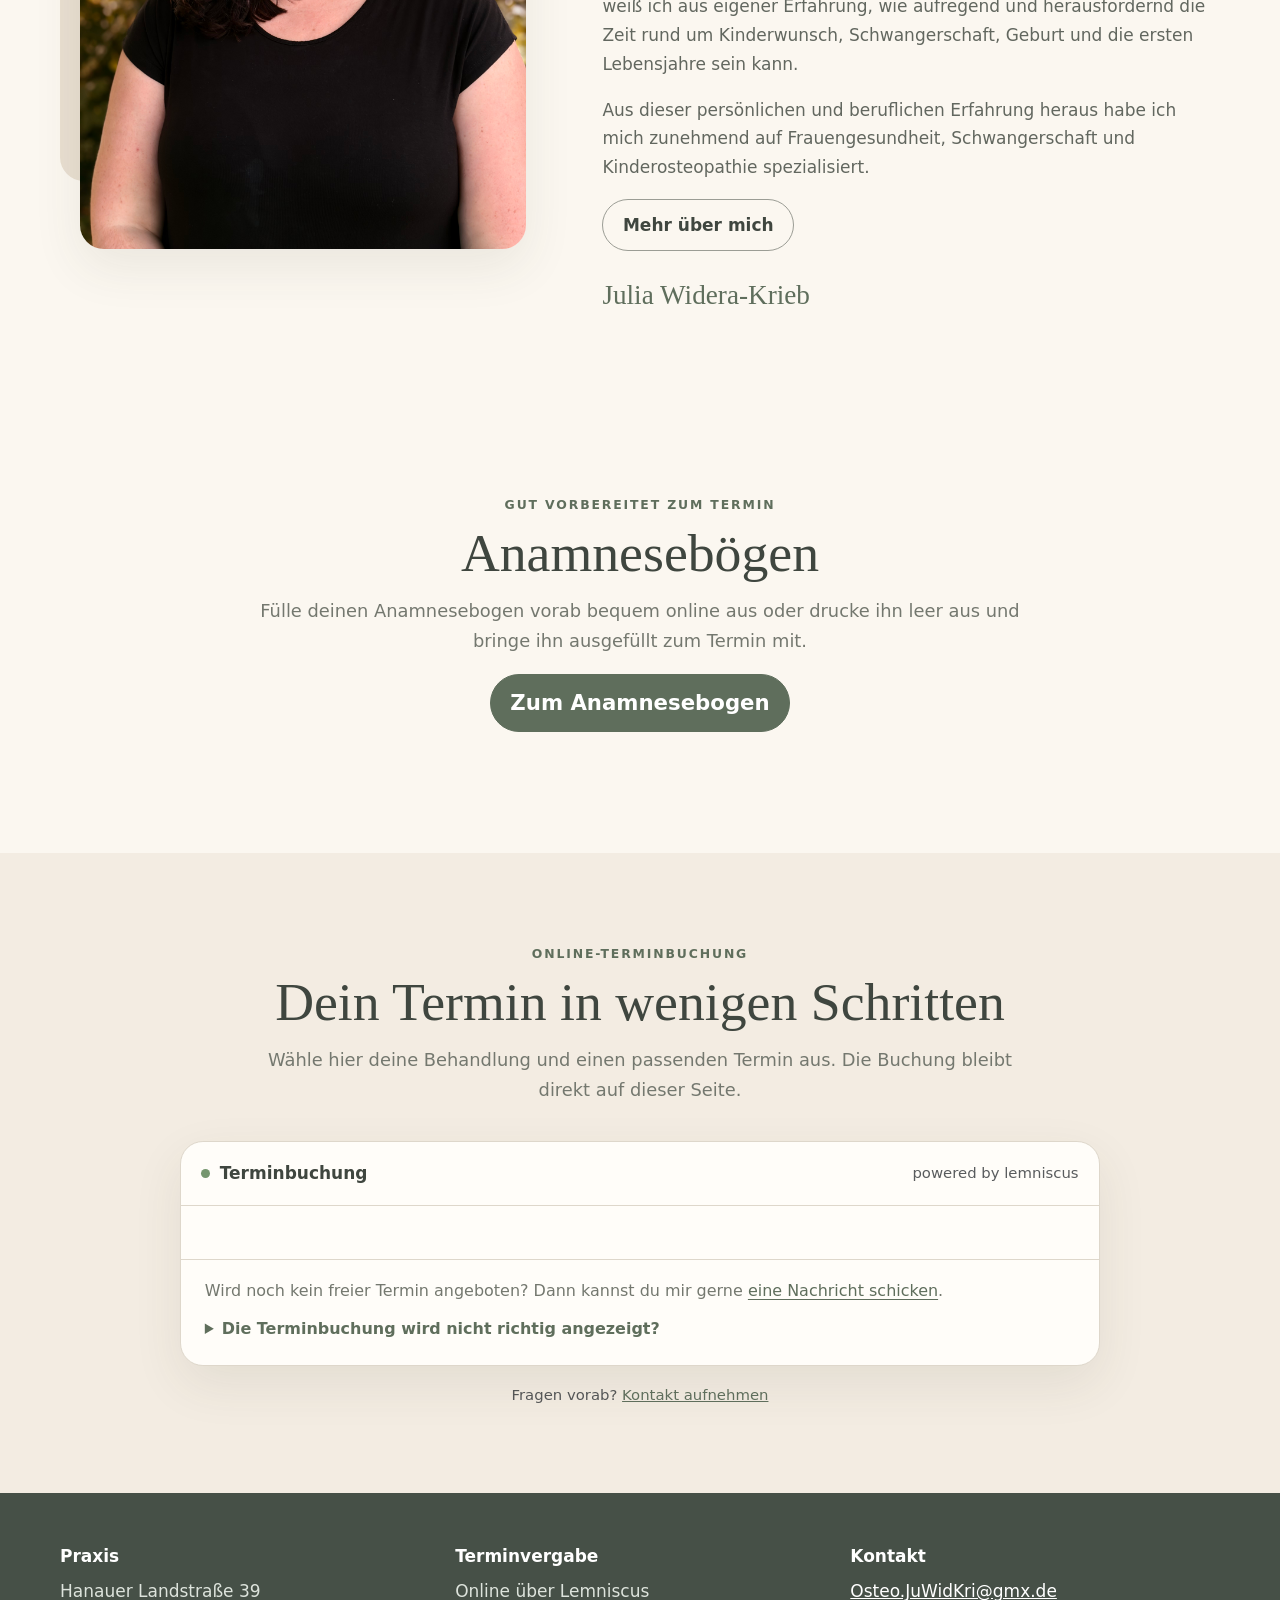
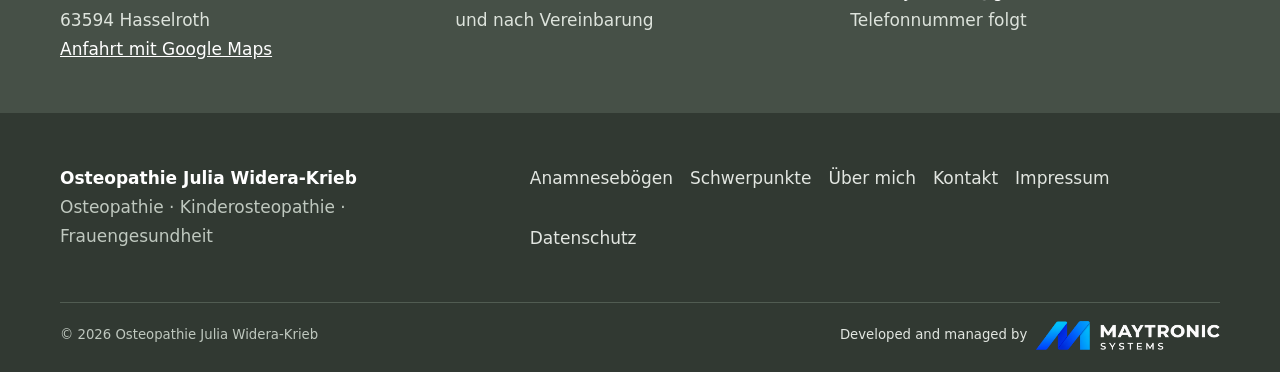
==== commit 23e9396e: "Add patient anamnesis PDF page and navigation (PDF assets pending)" ====
--- a/index.html
+++ b/index.html
@@ -61,7 +61,12 @@
               </a>
             </li>
             <li>
-              <a class="nav-link" href="kontakt.html">
+              <li>
+              <a class="nav-link" href="anamneseboegen.html">
+                Anamnesebögen
+              </a>
+            </li>
+            <a class="nav-link" href="kontakt.html">
                 Kontakt
               </a>
             </li>
@@ -244,6 +249,16 @@
           </div>
         </div>
       </section>
+      <section class="section section-soft" aria-labelledby="anamnese-teaser-title">
+        <div class="container">
+          <div class="section-head center">
+            <span class="eyebrow">Gut vorbereitet zum Termin</span>
+            <h2 id="anamnese-teaser-title">Anamnesebögen</h2>
+            <p>Fülle deinen Anamnesebogen vorab bequem online aus oder drucke ihn leer aus und bringe ihn ausgefüllt zum Termin mit.</p>
+            <a href="anamneseboegen.html" class="btn btn-primary btn-lg">Zum Anamnesebogen</a>
+          </div>
+        </div>
+      </section>
       <section id="termin" class="booking-section">
         <div class="container">
           <div class="section-head center">
@@ -342,6 +357,7 @@
             </p>
           </div>
           <div class="footer-links">
+            <a href="anamneseboegen.html">Anamnesebögen</a>
             <a href="leistungen.html">
               Schwerpunkte
             </a>
--- a/assets/style.css
+++ b/assets/style.css
@@ -468,3 +468,23 @@
 .booking-help a{text-underline-offset:3px}
 @media(max-width:767.98px){#pss{padding:.9rem .8rem 1.3rem}.booking-help{padding:1rem}}
 @media(max-width:399.98px){.booking-small-screen-hint{display:block;margin:0;padding:.75rem 1rem;font-size:.84rem;color:var(--muted);background:var(--cream)}}
+
+/* Anamnesebögen – druckfähige PDF-Formulare, ohne Server-Upload */
+.anamnesis-intro{max-width:780px;color:#62675f}
+.anamnesis-card{display:flex;flex-direction:column;gap:.8rem;height:100%;padding:1.7rem;border-radius:1.25rem;border:1px solid var(--line);background:var(--paper);box-shadow:0 8px 28px rgba(70,62,49,.04)}
+.anamnesis-card h3{font-size:1.8rem;margin:0}
+.anamnesis-card p{color:var(--muted);margin:0;flex-grow:1}
+.anamnesis-type{font-size:.73rem;letter-spacing:.12em;text-transform:uppercase;font-weight:700;color:var(--sage-dark)}
+.anamnesis-pages{font-size:.85rem;color:var(--muted)}
+.anamnesis-card .btn{white-space:normal;min-height:48px;display:flex;align-items:center;justify-content:center}
+.anamnesis-print-link{font-size:.86rem;text-align:center;line-height:1.4}
+.anamnesis-details{border-top:1px solid var(--line);padding-top:.8rem;font-size:.85rem}
+.anamnesis-details summary{font-weight:650;cursor:pointer;color:var(--sage-dark)}
+.anamnesis-details a{display:block;margin-top:.5rem}
+.anamnesis-notice{padding:1rem 1.25rem;background:var(--cream);border-left:3px solid var(--sage);border-radius:.65rem;color:#596259;font-size:.93rem}
+.anamnesis-editor{scroll-margin-top:95px}
+.anamnesis-editor[hidden]{display:none!important}
+.anamnesis-editor h2{font-size:2.25rem;margin:.35rem 0 0}
+.anamnesis-viewer{height:min(78vh,950px);min-height:520px;background:#e6e3dc;border:1px solid var(--line);border-radius:1rem;overflow:hidden}
+.anamnesis-viewer iframe{width:100%;height:100%;border:0}
+@media(max-width:767px){.anamnesis-card{padding:1.3rem}.anamnesis-viewer{display:none}}
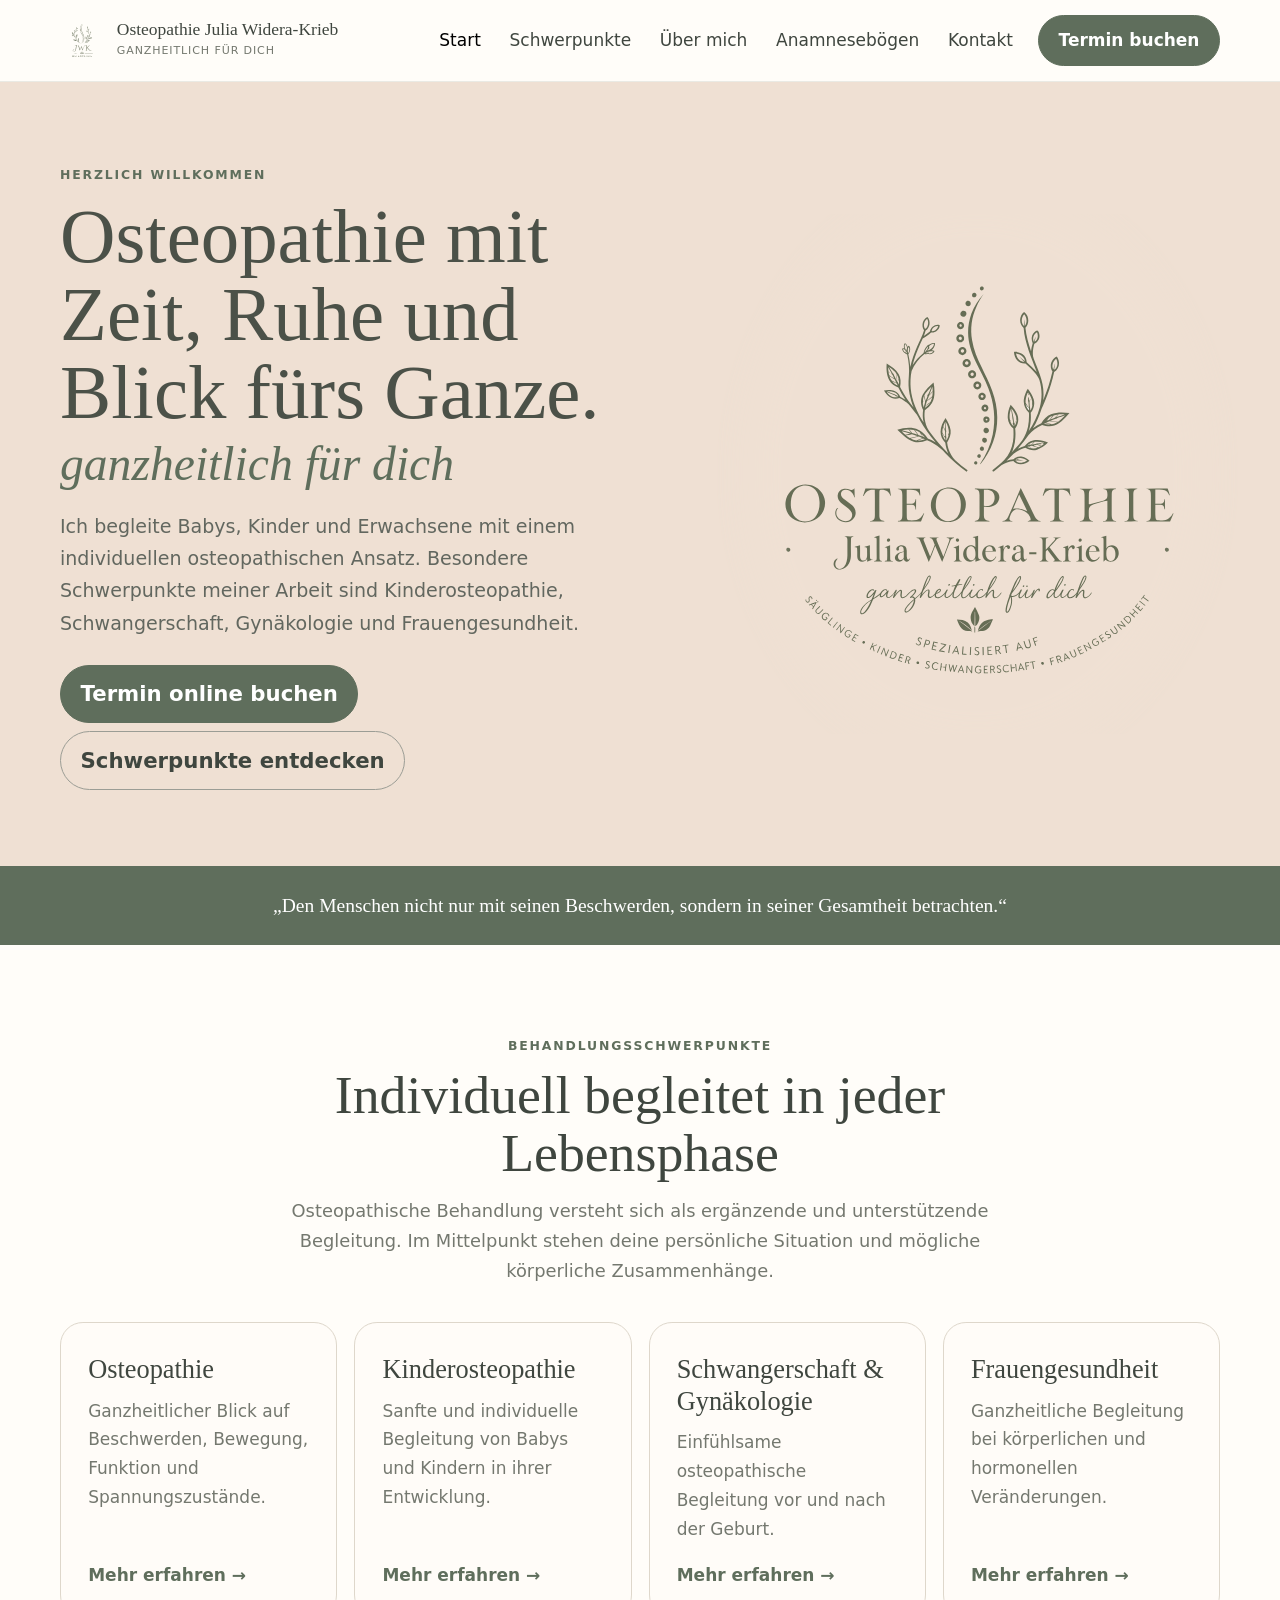
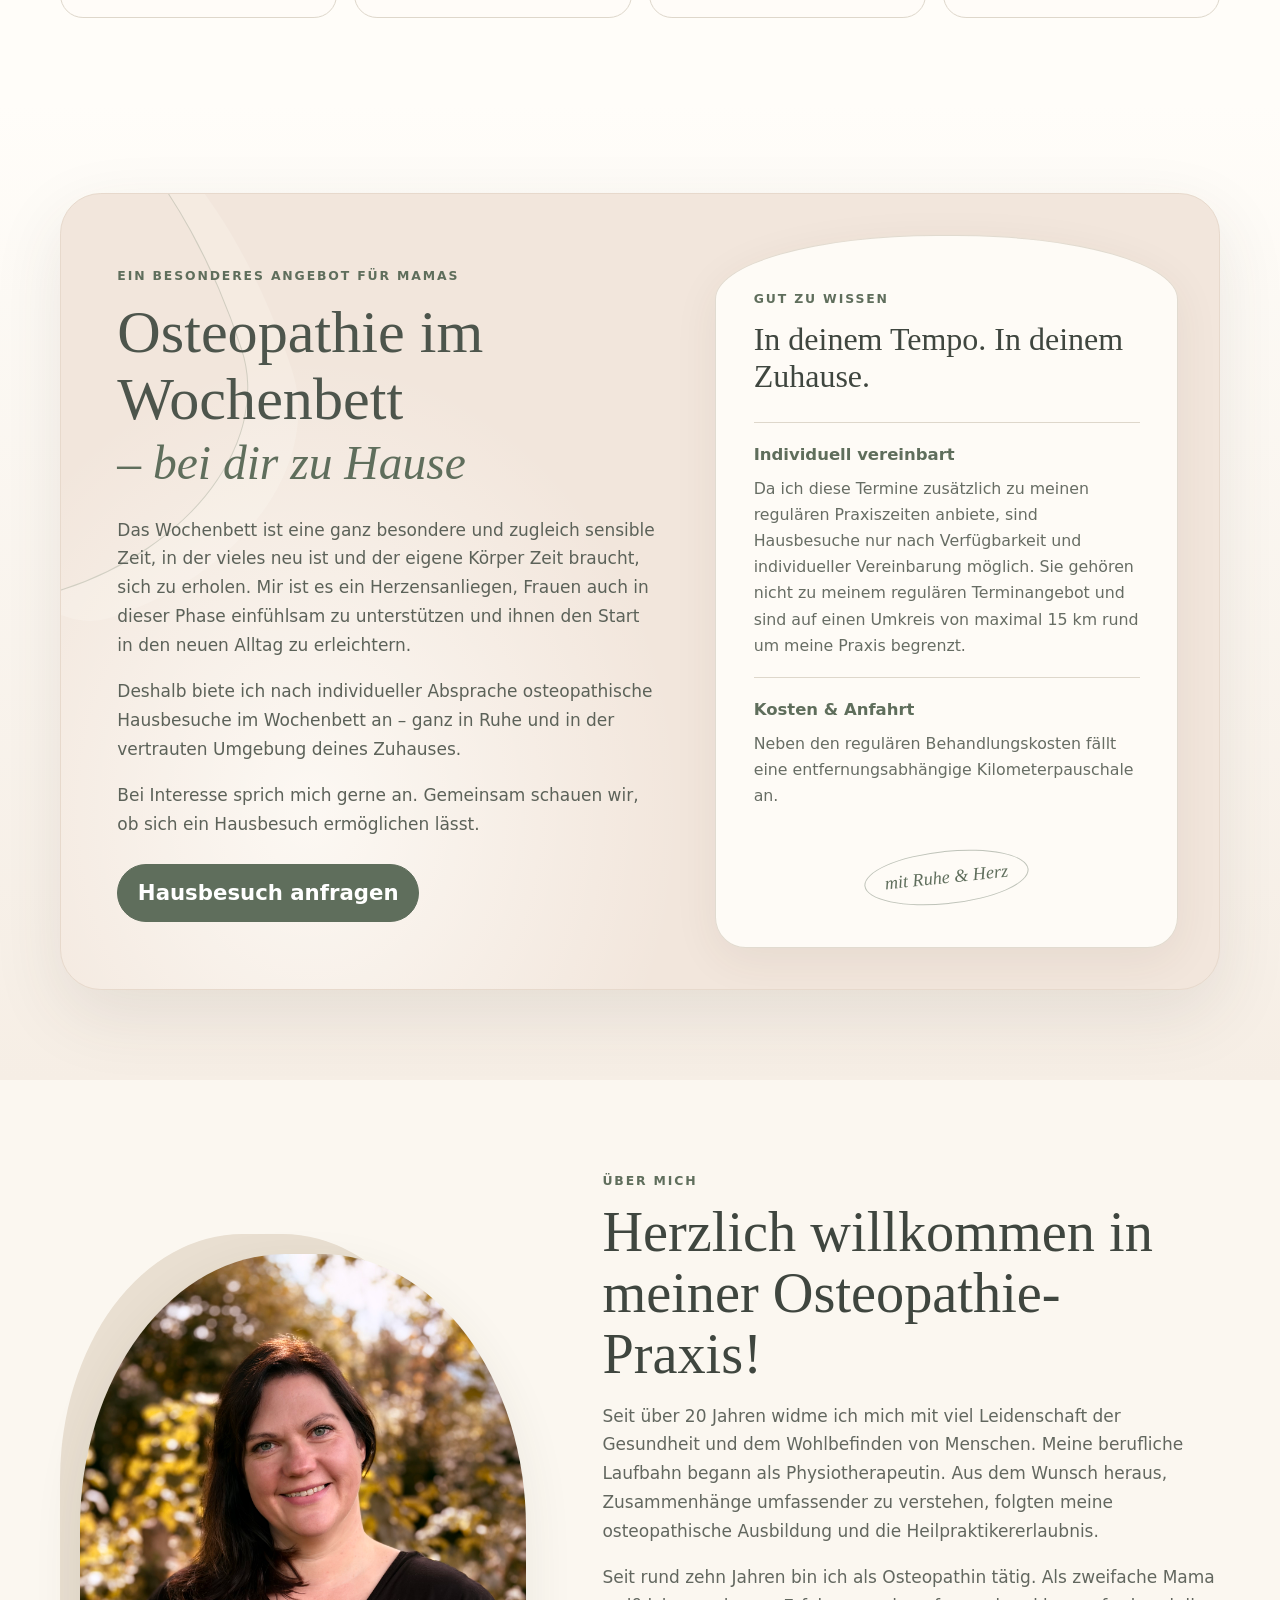
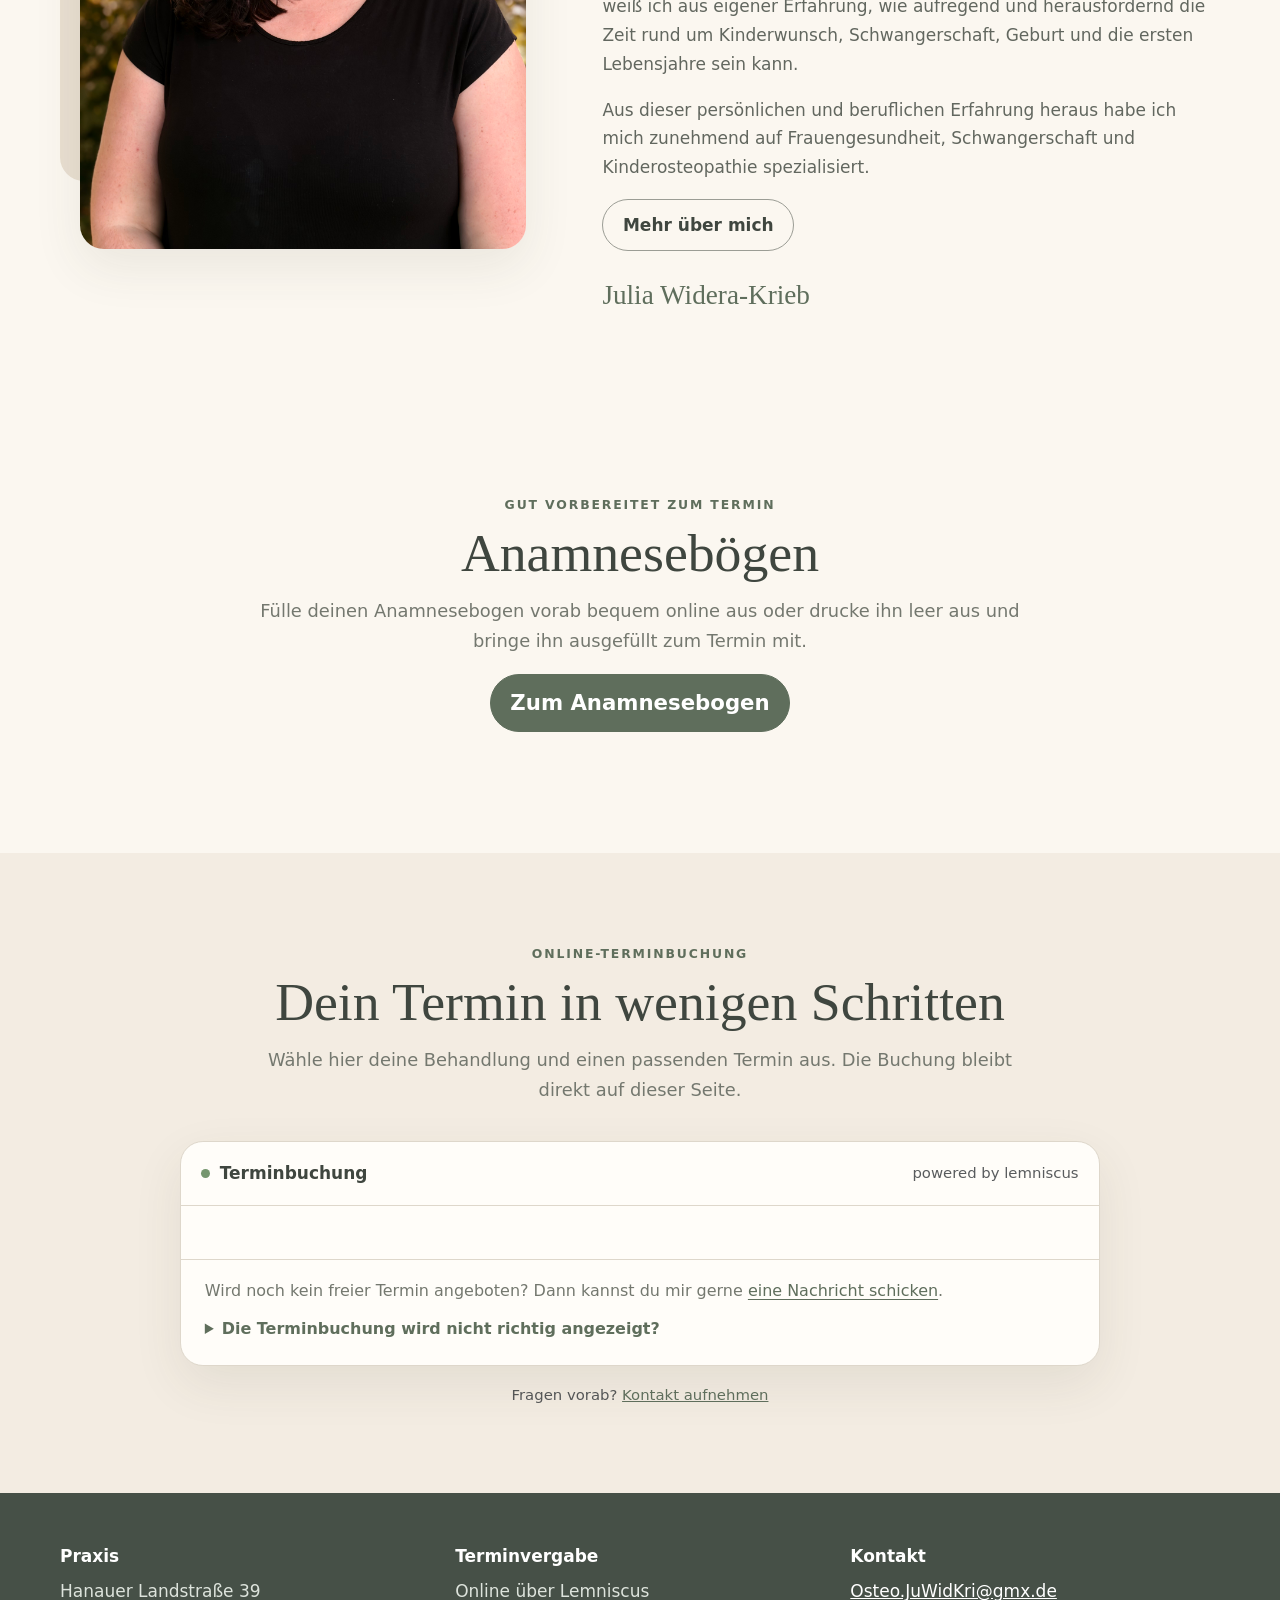
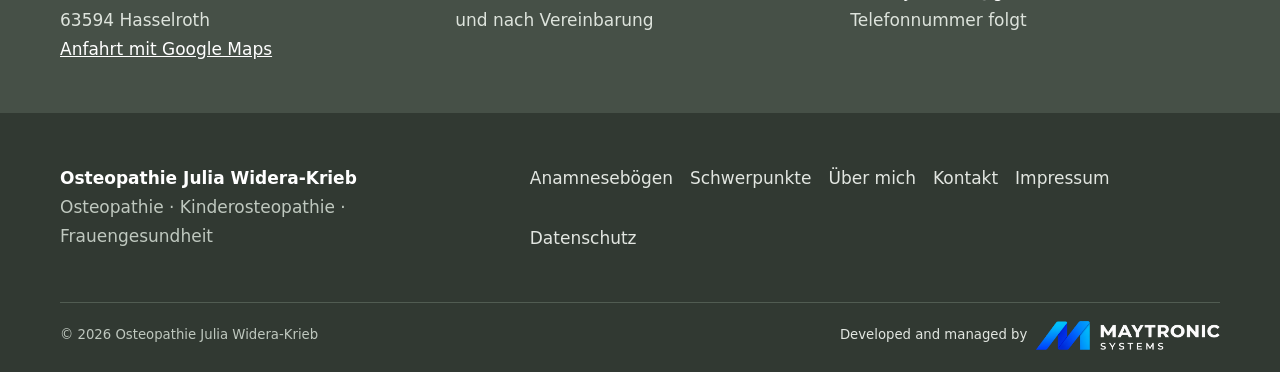
==== commit 305190d8: "Mobile UX: responsive navigation and overflow-free booking layout" ====
--- a/index.html
+++ b/index.html
@@ -39,7 +39,7 @@
             </small>
           </span>
         </a>
-        <button class="navbar-toggler" type="button" data-bs-toggle="collapse" data-bs-target="#nav">
+        <button class="navbar-toggler" type="button" data-bs-toggle="collapse" data-bs-target="#nav" aria-controls="nav" aria-expanded="false" aria-label="Menü öffnen">
           <span class="navbar-toggler-icon">
           </span>
         </button>
@@ -61,12 +61,12 @@
               </a>
             </li>
             <li>
-              <li>
               <a class="nav-link" href="anamneseboegen.html">
                 Anamnesebögen
               </a>
             </li>
-            <a class="nav-link" href="kontakt.html">
+            <li>
+              <a class="nav-link" href="kontakt.html">
                 Kontakt
               </a>
             </li>
@@ -269,7 +269,7 @@
               Dein Termin in wenigen Schritten
             </h2>
             <p>
-              Wähle hier deine Behandlung und einen passenden Termin aus. Die Buchung bleibt direkt auf dieser Seite.
+              <span class="booking-desktop-description">Wähle hier deine Behandlung und einen passenden Termin aus. Die Buchung bleibt direkt auf dieser Seite.</span><span class="booking-mobile-description">Buche deinen Termin bequem über das sichere Buchungsportal von lemniscus.</span>
             </p>
           </div>
           <div class="booking-shell">
@@ -283,7 +283,10 @@
                 powered by lemniscus
               </span>
             </div>
-            <p class="booking-small-screen-hint">Auf einem sehr schmalen Bildschirm kannst du die Terminbuchung bei Bedarf seitlich verschieben.</p>
+            <div class="booking-mobile-cta">
+              <p>Wähle deine Behandlung und den passenden Termin. Das Buchungsportal ist für dein Smartphone optimiert.</p>
+              <a class="btn btn-primary btn-lg" href="https://my.lemniscus.de/pss.html?token=ea1f3260-634b-41db-aeab-2b932a20cb21">Termin bei lemniscus auswählen</a>
+            </div>
             <div class="booking-embed-scroll" role="region" aria-label="Online-Terminbuchung" tabindex="0">
               <div id="pss"></div>
             </div>
--- a/assets/style.css
+++ b/assets/style.css
@@ -1,4 +1,4 @@
-:root{--sand:#e9dfd1;--sand-light:#f3ece2;--cream:#fbf7f0;--paper:#fffdf9;--sage:#7d8c78;--sage-dark:#5f6e5c;--ink:#3f463f;--muted:#74786f;--line:#ded7cb;--shadow:0 18px 50px rgba(70,62,49,.09)}html{scroll-behavior:smooth;font-size:17px}body{margin:0;font-family:system-ui,-apple-system,"Segoe UI",sans-serif;color:var(--ink);background:var(--paper);line-height:1.7}h1,h2,h3,.brand-title{font-family:Georgia,"Times New Roman",serif;font-weight:400}a{color:var(--sage-dark)}.container{width:calc(100% - 2rem);max-width:1160px!important;margin-inline:auto!important;padding-inline:0!important}.navbar{min-height:82px;background:rgba(255,253,249,.94)!important;backdrop-filter:blur(12px);border-color:rgba(125,140,120,.16)!important}.navbar-brand{display:flex;align-items:center;gap:.75rem;color:var(--ink);text-decoration:none}.brand-mark{width:44px;height:44px;display:grid;place-items:center;overflow:hidden;background:transparent;flex:0 0 44px}.brand-mark img{width:100%;height:100%;display:block;object-fit:contain;object-position:center}.brand-title{display:block;font-size:1.03rem;line-height:1.1}.navbar-brand small{display:block;color:var(--muted);font-size:.65rem;letter-spacing:.08em;text-transform:uppercase;margin-top:.2rem}.navbar .navbar-nav{display:flex;flex-direction:row;align-items:center;gap:.25rem;list-style:none;margin:0 0 0 auto;padding:0}.navbar .navbar-nav>li{list-style:none}.nav-link{color:var(--ink);font-weight:500;padding:.55rem .72rem!important}.nav-link:hover,.nav-link.active{color:var(--sage-dark)}.btn{border-radius:999px;font-weight:650;padding:.72rem 1.15rem}.btn-primary{background:var(--sage-dark);border-color:var(--sage-dark)}.btn-primary:hover{background:#52614f;border-color:#52614f}.btn-outline-secondary{border-color:#9b9d95;color:var(--ink)}.btn-outline-secondary:hover{background:var(--sand-light);color:var(--ink);border-color:#8b8e86}.eyebrow{text-transform:uppercase;letter-spacing:.15em;font-weight:700;color:var(--sage-dark);font-size:.73rem}.intro{position:relative;min-height:610px;display:flex;align-items:center;overflow:hidden;background:#efe0d3}.intro .container{position:relative;z-index:2}.intro-copy{max-width:600px;padding:4.5rem 0;position:relative;z-index:2}.intro h1{font-size:clamp(3rem,6vw,5.5rem);line-height:1.02;margin:.6rem 0 1.25rem;color:#4b5148}.intro h1 em{display:block;color:var(--sage-dark);font-style:italic;font-size:.62em;margin-top:.15em}.intro .lead{font-size:1.12rem;color:#62675f;max-width:590px;margin-bottom:1.5rem}.hero-visual{position:absolute;top:0;right:0;width:46%;height:100%;display:flex;align-items:center;justify-content:center;padding:2rem 2.5rem 2rem 1.5rem;overflow:hidden;background:#efe0d3}.hero-visual img{display:block;width:100%;height:100%;max-width:560px;max-height:88%;object-fit:contain;object-position:center;-webkit-mask-image:radial-gradient(ellipse 75% 75% at center,#000 50%,transparent 67%);mask-image:radial-gradient(ellipse 75% 75% at center,#000 50%,transparent 67%)}.hero-visual:after{display:none}.quote-strip{padding:1.35rem 0;background:var(--sage-dark);color:#fff;text-align:center;font-family:Georgia,serif;font-size:1.15rem}.section{padding:5rem 0}.section-soft{background:var(--cream)}.section-head{max-width:760px;margin-bottom:2.1rem}.section-head.center{text-align:center;margin-inline:auto}.section-head h2{font-size:clamp(2.25rem,4.2vw,3.6rem);line-height:1.08;margin:.4rem 0 .8rem}.section-head p{color:var(--muted);font-size:1.05rem}.service-card{height:100%;display:flex;flex-direction:column;text-decoration:none;color:var(--ink);background:rgba(255,253,249,.75);border:1px solid var(--line);border-radius:1.35rem;padding:1.6rem;transition:.22s ease}.service-card:hover{transform:translateY(-4px);box-shadow:var(--shadow);border-color:#c9c0b3}.service-number{font-family:Georgia,serif;color:var(--sage);font-size:1.5rem}.service-card h3{font-size:1.55rem;margin:.7rem 0 .45rem}.service-card p{color:var(--muted);margin-bottom:1rem}.service-card .more{margin-top:auto;font-weight:650;color:var(--sage-dark)}.about-grid{display:grid;grid-template-columns:minmax(0,.86fr) minmax(0,1.14fr);gap:4.5rem;align-items:center}.portrait-frame{position:relative;padding:1.15rem 0 0 1.15rem}.portrait-frame:before{content:"";position:absolute;inset:0 13% 11% 0;background:var(--sand);border-radius:45% 45% 1.4rem 1.4rem}.portrait-frame img{position:relative;width:100%;max-height:650px;object-fit:cover;object-position:center;border-radius:46% 46% 1.4rem 1.4rem;box-shadow:var(--shadow)}.about-copy h2{font-size:clamp(2.4rem,4.4vw,3.8rem);line-height:1.08;margin:.5rem 0 1rem}.about-copy p{color:#62675f}.signature{font-family:cursive;font-size:1.6rem;color:var(--sage-dark);margin-top:1.25rem}.booking-section{padding:5rem 0;background:var(--sand-light);scroll-margin-top:90px}.booking-shell{max-width:920px;margin:2rem auto 0;background:var(--paper);border:1px solid var(--line);border-radius:1.35rem;overflow:hidden;box-shadow:var(--shadow)}.booking-top{display:flex;align-items:center;gap:.55rem;padding:1rem 1.2rem;border-bottom:1px solid var(--line)}.status-dot{width:9px;height:9px;background:#75966f;border-radius:50%}.page-hero{padding:4.2rem 0 3.5rem;background:linear-gradient(120deg,var(--cream),var(--sand-light))}.page-hero h1{font-size:clamp(2.7rem,5vw,4.7rem);margin:.5rem 0 0}.page-content{padding:4rem 0}.content-card{background:var(--paper);border:1px solid var(--line);border-radius:1.25rem;padding:1.6rem;height:100%}.treatment{padding:2rem 0;border-bottom:1px solid var(--line)}.treatment:last-child{border-bottom:0}.treatment h2{font-size:2rem}.treatment p,.treatment li{color:#62675f}.treatment ul{columns:2;gap:2rem;padding-left:1.15rem}.qualifications{display:grid;grid-template-columns:repeat(2,minmax(0,1fr));gap:.7rem;margin-top:1.3rem}.qualification{background:var(--cream);border:1px solid var(--line);border-radius:.85rem;padding:.75rem .9rem}.contact-card{background:var(--cream);border:1px solid var(--line);border-radius:1.2rem;padding:1.7rem}.contact-form-card h2{margin:.35rem 0 .55rem}.contact-form-intro{color:var(--muted);margin-bottom:1.35rem}.contact-form{display:grid;gap:1rem}.form-field{display:grid;gap:.35rem}.form-field label{font-weight:700;font-size:.92rem;color:var(--ink)}.form-field input,.form-field textarea{width:100%;border:1px solid #cfc6b9;border-radius:.75rem;background:var(--paper);color:var(--ink);padding:.78rem .9rem;font:inherit;outline:none;transition:border-color .2s,box-shadow .2s}.form-field textarea{resize:vertical;min-height:150px}.form-field input:focus,.form-field textarea:focus{border-color:var(--sage);box-shadow:0 0 0 .2rem rgba(125,140,120,.16)}.contact-consent{display:flex;gap:.65rem;align-items:flex-start;margin-top:.15rem}.contact-consent .form-check-input{flex:0 0 auto;margin-top:.35rem;border-color:#aaa294}.contact-consent .form-check-input:checked{background-color:var(--sage-dark);border-color:var(--sage-dark)}.contact-consent .form-check-label{font-size:.86rem;color:#65685f;line-height:1.5}.contact-form-note{font-size:.82rem;color:var(--muted);margin:0}.contact-direct{font-size:.9rem;color:var(--muted);margin:1.25rem 0 0;padding-top:1rem;border-top:1px solid var(--line)}.form-honeypot{position:absolute!important;left:-9999px!important;width:1px!important;height:1px!important;overflow:hidden!important}.contact-note{background:#f5efe4;border-left:4px solid var(--sage);padding:1rem 1.15rem;border-radius:.55rem;color:#66685f}.legal{max-width:900px}.legal h2{font-size:1.45rem;margin-top:2rem}.notice{background:#fff5d9;border-left:4px solid #bd9145;padding:1rem 1.1rem;border-radius:.5rem}.info-band{background:#465047;color:#fff;padding:2.9rem 0}.info-band p{margin:.35rem 0 0;color:#dde3dc}.info-band a{color:#fff}footer{background:#313932;color:#fff;padding:3rem 0 1.2rem}.footer-main{display:flex;justify-content:space-between;gap:2rem}.footer-main p,.footer-bottom{color:#bfc8bf}.footer-links{display:flex;flex-wrap:wrap;gap:1rem}.footer-links a,.footer-bottom a{color:#e2e6e1;text-decoration:none}.footer-bottom{border-top:1px solid #515c52;margin-top:2rem;padding-top:1rem;display:flex;justify-content:space-between;align-items:center;font-size:.78rem;gap:1rem}.footer-credit{display:flex;align-items:center;gap:.45rem;color:#bfc8bf;text-decoration:none;white-space:nowrap}.footer-credit img{display:block;width:185px;height:auto;max-width:42vw}.mobile-book{display:none}@media(max-width:991.98px){.intro{min-height:540px}.intro-copy{max-width:54%}.hero-visual{width:48%;padding:1.5rem 1.5rem 1.5rem 1rem}.about-grid{gap:2.6rem}.navbar .navbar-collapse.show .navbar-nav,.navbar .navbar-collapse.collapsing .navbar-nav{flex-direction:column;align-items:stretch;gap:.1rem;margin:.65rem 0 0}.navbar .navbar-collapse.show .navbar-nav .btn,.navbar .navbar-collapse.collapsing .navbar-nav .btn{display:block;text-align:center;margin:.35rem 0 0!important}.treatment ul{columns:1}}@media(max-width:767.98px){html{font-size:16px}.navbar{min-height:70px}.navbar-brand small{display:none}.intro{min-height:0;display:block;background:#efe0d3}.intro-copy{max-width:none;padding:2.7rem 0 2rem}.intro h1{font-size:2.7rem}.hero-visual{position:relative;width:100%;height:360px;padding:1.25rem 1rem;background:#efe0d3}.hero-visual img{max-width:520px;max-height:100%;margin:auto}.hero-visual:after{display:none}.section,.booking-section{padding:3.4rem 0}.about-grid{grid-template-columns:1fr;gap:2.2rem}.portrait-frame{max-width:520px;margin:auto}.qualifications{grid-template-columns:1fr}.footer-main,.footer-bottom{flex-direction:column;align-items:flex-start}.footer-credit{white-space:normal}.footer-credit img{width:165px;max-width:70vw}.mobile-book{display:block;position:fixed;z-index:1030;bottom:14px;left:14px;right:14px}.mobile-book a{display:block;text-align:center;background:var(--sage-dark);color:#fff;text-decoration:none;padding:.9rem;border-radius:999px;font-weight:700;box-shadow:0 8px 25px rgba(0,0,0,.18)}body{padding-bottom:76px}.info-band{text-align:center}}
+:root{--hero-sand:#efe0d3;--sand:#e9dfd1;--sand-light:#f3ece2;--cream:#fbf7f0;--paper:#fffdf9;--sage:#7d8c78;--sage-dark:#5f6e5c;--ink:#3f463f;--muted:#74786f;--line:#ded7cb;--shadow:0 18px 50px rgba(70,62,49,.09)}html{scroll-behavior:smooth;font-size:17px}body{margin:0;font-family:system-ui,-apple-system,"Segoe UI",sans-serif;color:var(--ink);background:var(--paper);line-height:1.7}h1,h2,h3,.brand-title{font-family:Georgia,"Times New Roman",serif;font-weight:400}a{color:var(--sage-dark)}.container{width:calc(100% - 2rem);max-width:1160px!important;margin-inline:auto!important;padding-inline:0!important}.navbar{min-height:82px;background:rgba(255,253,249,.94)!important;backdrop-filter:blur(12px);border-color:rgba(125,140,120,.16)!important}.navbar-brand{display:flex;align-items:center;gap:.75rem;color:var(--ink);text-decoration:none}.brand-mark{width:44px;height:44px;display:grid;place-items:center;overflow:hidden;background:transparent;flex:0 0 44px}.brand-mark img{width:100%;height:100%;display:block;object-fit:contain;object-position:center}.brand-title{display:block;font-size:1.03rem;line-height:1.1}.navbar-brand small{display:block;color:var(--muted);font-size:.65rem;letter-spacing:.08em;text-transform:uppercase;margin-top:.2rem}.navbar .navbar-nav{display:flex;flex-direction:row;align-items:center;gap:.25rem;list-style:none;margin:0 0 0 auto;padding:0}.navbar .navbar-nav>li{list-style:none}.nav-link{color:var(--ink);font-weight:500;padding:.55rem .72rem!important}.nav-link:hover,.nav-link.active{color:var(--sage-dark)}.btn{border-radius:999px;font-weight:650;padding:.72rem 1.15rem}.btn-primary{--bs-btn-color:#fff;--bs-btn-hover-color:#fff;--bs-btn-active-color:#fff;--bs-btn-disabled-color:#fff;background:var(--sage-dark);border-color:var(--sage-dark);color:#fff}.btn-primary:hover,.btn-primary:focus-visible,.btn-primary:active,.btn-primary.active{background:#52614f;border-color:#52614f;color:#fff}.btn-outline-secondary{border-color:#9b9d95;color:var(--ink)}.btn-outline-secondary:hover{background:var(--sand-light);color:var(--ink);border-color:#8b8e86}.eyebrow{text-transform:uppercase;letter-spacing:.15em;font-weight:700;color:var(--sage-dark);font-size:.73rem}.intro{position:relative;min-height:610px;display:flex;align-items:center;overflow:hidden;background:var(--hero-sand)}.intro .container{position:relative;z-index:2}.intro-copy{max-width:600px;padding:4.5rem 0;position:relative;z-index:2}.intro h1{font-size:clamp(3rem,6vw,5.5rem);line-height:1.02;margin:.6rem 0 1.25rem;color:#4b5148}.intro h1 em{display:block;color:var(--sage-dark);font-style:italic;font-size:.62em;margin-top:.15em}.intro .lead{font-size:1.12rem;color:#62675f;max-width:590px;margin-bottom:1.5rem}.hero-visual{position:absolute;top:0;right:0;width:46%;height:100%;display:flex;align-items:center;justify-content:center;padding:2rem 2.5rem 2rem 1.5rem;overflow:hidden;background:var(--hero-sand)}.hero-visual img{display:block;width:100%;height:100%;max-width:560px;max-height:88%;object-fit:contain;object-position:center;-webkit-mask-image:radial-gradient(ellipse 75% 75% at center,#000 50%,transparent 67%);mask-image:radial-gradient(ellipse 75% 75% at center,#000 50%,transparent 67%)}.hero-visual:after{display:none}.quote-strip{padding:1.35rem 0;background:var(--sage-dark);color:#fff;text-align:center;font-family:Georgia,serif;font-size:1.15rem}.section{padding:5rem 0}.section-soft{background:var(--cream)}.section-head{max-width:760px;margin-bottom:2.1rem}.section-head.center{text-align:center;margin-inline:auto}.section-head h2{font-size:clamp(2.25rem,4.2vw,3.6rem);line-height:1.08;margin:.4rem 0 .8rem}.section-head p{color:var(--muted);font-size:1.05rem}.service-card{height:100%;display:flex;flex-direction:column;text-decoration:none;color:var(--ink);background:rgba(255,253,249,.75);border:1px solid var(--line);border-radius:1.35rem;padding:1.6rem;transition:.22s ease}.service-card:hover{transform:translateY(-4px);box-shadow:var(--shadow);border-color:#c9c0b3}.service-number{font-family:Georgia,serif;color:var(--sage);font-size:1.5rem}.service-card h3{font-size:1.55rem;margin:.7rem 0 .45rem}.service-card p{color:var(--muted);margin-bottom:1rem}.service-card .more{margin-top:auto;font-weight:650;color:var(--sage-dark)}.about-grid{display:grid;grid-template-columns:minmax(0,.86fr) minmax(0,1.14fr);gap:4.5rem;align-items:center}.portrait-frame{position:relative;padding:1.15rem 0 0 1.15rem}.portrait-frame:before{content:"";position:absolute;inset:0 13% 11% 0;background:var(--sand);border-radius:45% 45% 1.4rem 1.4rem}.portrait-frame img{position:relative;width:100%;max-height:650px;object-fit:cover;object-position:center;border-radius:46% 46% 1.4rem 1.4rem;box-shadow:var(--shadow)}.about-copy h2{font-size:clamp(2.4rem,4.4vw,3.8rem);line-height:1.08;margin:.5rem 0 1rem}.about-copy p{color:#62675f}.signature{font-family:cursive;font-size:1.6rem;color:var(--sage-dark);margin-top:1.25rem}.booking-section{padding:5rem 0;background:var(--sand-light);scroll-margin-top:90px}.booking-shell{max-width:920px;margin:2rem auto 0;background:var(--paper);border:1px solid var(--line);border-radius:1.35rem;overflow:hidden;box-shadow:var(--shadow)}.booking-top{display:flex;align-items:center;gap:.55rem;padding:1rem 1.2rem;border-bottom:1px solid var(--line)}.status-dot{width:9px;height:9px;background:#75966f;border-radius:50%}.page-hero{padding:4.2rem 0 3.5rem;background:var(--hero-sand)}.page-hero h1{font-size:clamp(2.7rem,5vw,4.7rem);margin:.5rem 0 0}.page-content{padding:4rem 0}.content-card{background:var(--paper);border:1px solid var(--line);border-radius:1.25rem;padding:1.6rem;height:100%}.treatment{padding:2rem 0;border-bottom:1px solid var(--line)}.treatment:last-child{border-bottom:0}.treatment h2{font-size:2rem}.treatment p,.treatment li{color:#62675f}.treatment ul{columns:2;gap:2rem;padding-left:1.15rem}.qualifications{display:grid;grid-template-columns:repeat(2,minmax(0,1fr));gap:.7rem;margin-top:1.3rem}.qualification{background:var(--cream);border:1px solid var(--line);border-radius:.85rem;padding:.75rem .9rem}.contact-card{background:var(--cream);border:1px solid var(--line);border-radius:1.2rem;padding:1.7rem}.contact-form-card h2{margin:.35rem 0 .55rem}.contact-form-intro{color:var(--muted);margin-bottom:1.35rem}.contact-form{display:grid;gap:1rem}.form-field{display:grid;gap:.35rem}.form-field label{font-weight:700;font-size:.92rem;color:var(--ink)}.form-field input,.form-field textarea{width:100%;border:1px solid #cfc6b9;border-radius:.75rem;background:var(--paper);color:var(--ink);padding:.78rem .9rem;font:inherit;outline:none;transition:border-color .2s,box-shadow .2s}.form-field textarea{resize:vertical;min-height:150px}.form-field input:focus,.form-field textarea:focus{border-color:var(--sage);box-shadow:0 0 0 .2rem rgba(125,140,120,.16)}.contact-consent{display:flex;gap:.65rem;align-items:flex-start;margin-top:.15rem}.contact-consent .form-check-input{flex:0 0 auto;margin-top:.35rem;border-color:#aaa294}.contact-consent .form-check-input:checked{background-color:var(--sage-dark);border-color:var(--sage-dark)}.contact-consent .form-check-label{font-size:.86rem;color:#65685f;line-height:1.5}.contact-form-note{font-size:.82rem;color:var(--muted);margin:0}.contact-direct{font-size:.9rem;color:var(--muted);margin:1.25rem 0 0;padding-top:1rem;border-top:1px solid var(--line)}.form-honeypot{position:absolute!important;left:-9999px!important;width:1px!important;height:1px!important;overflow:hidden!important}.contact-note{background:#f5efe4;border-left:4px solid var(--sage);padding:1rem 1.15rem;border-radius:.55rem;color:#66685f}.legal{max-width:900px}.legal h2{font-size:1.45rem;margin-top:2rem}.notice{background:#fff5d9;border-left:4px solid #bd9145;padding:1rem 1.1rem;border-radius:.5rem}.info-band{background:#465047;color:#fff;padding:2.9rem 0}.info-band p{margin:.35rem 0 0;color:#dde3dc}.info-band a{color:#fff}footer{background:#313932;color:#fff;padding:3rem 0 1.2rem}.footer-main{display:flex;justify-content:space-between;gap:2rem}.footer-main p,.footer-bottom{color:#bfc8bf}.footer-links{display:flex;flex-wrap:wrap;gap:1rem}.footer-links a,.footer-bottom a{color:#e2e6e1;text-decoration:none}.footer-bottom{border-top:1px solid #515c52;margin-top:2rem;padding-top:1rem;display:flex;justify-content:space-between;align-items:center;font-size:.78rem;gap:1rem}.footer-credit{display:flex;align-items:center;gap:.45rem;color:#bfc8bf;text-decoration:none;white-space:nowrap}.footer-credit img{display:block;width:185px;height:auto;max-width:42vw}.mobile-book{display:none}@media(max-width:991.98px){.intro{min-height:540px}.intro-copy{max-width:54%}.hero-visual{width:48%;padding:1.5rem 1.5rem 1.5rem 1rem}.about-grid{gap:2.6rem}.navbar .navbar-collapse.show .navbar-nav,.navbar .navbar-collapse.collapsing .navbar-nav{flex-direction:column;align-items:stretch;gap:.1rem;margin:.65rem 0 0}.navbar .navbar-collapse.show .navbar-nav .btn,.navbar .navbar-collapse.collapsing .navbar-nav .btn{display:block;text-align:center;margin:.35rem 0 0!important}.treatment ul{columns:1}}@media(max-width:767.98px){html{font-size:16px}.navbar{min-height:70px}.navbar-brand small{display:none}.intro{min-height:0;display:block;background:var(--hero-sand)}.intro-copy{max-width:none;padding:2.7rem 0 2rem}.intro h1{font-size:2.7rem}.hero-visual{position:relative;width:100%;height:360px;padding:1.25rem 1rem;background:var(--hero-sand)}.hero-visual img{max-width:520px;max-height:100%;margin:auto}.hero-visual:after{display:none}.section,.booking-section{padding:3.4rem 0}.about-grid{grid-template-columns:1fr;gap:2.2rem}.portrait-frame{max-width:520px;margin:auto}.qualifications{grid-template-columns:1fr}.footer-main,.footer-bottom{flex-direction:column;align-items:flex-start}.footer-credit{white-space:normal}.footer-credit img{width:165px;max-width:70vw}.mobile-book{display:block;position:fixed;z-index:1030;bottom:14px;left:14px;right:14px}.mobile-book a{display:block;text-align:center;background:var(--sage-dark);color:#fff;text-decoration:none;padding:.9rem;border-radius:999px;font-weight:700;box-shadow:0 8px 25px rgba(0,0,0,.18)}body{padding-bottom:76px}.info-band{text-align:center}}
 
 /* Feminine treatment flow */
 .treatments-flow{
@@ -488,3 +488,173 @@
 .anamnesis-viewer{height:min(78vh,950px);min-height:520px;background:#e6e3dc;border:1px solid var(--line);border-radius:1rem;overflow:hidden}
 .anamnesis-viewer iframe{width:100%;height:100%;border:0}
 @media(max-width:767px){.anamnesis-card{padding:1.3rem}.anamnesis-viewer{display:none}}
+
+
+/* Responsive mobile rework: all overrides are restricted to the collapsed
+   navigation / mobile layouts. The desktop presentation remains unchanged. */
+.booking-mobile-cta,
+.booking-mobile-description{display:none}
+
+@media (max-width:991.98px){
+  /* Give the collapsed Bootstrap menu a dedicated row, even during animation. */
+  .navbar > .container{
+    display:flex;
+    flex-wrap:wrap;
+    align-items:center;
+    justify-content:space-between;
+    column-gap:.5rem;
+    min-width:0;
+  }
+  .navbar .navbar-brand{
+    flex:1 1 auto;
+    min-width:0;
+    max-width:calc(100% - 3.7rem);
+    margin-right:0;
+    gap:.55rem;
+  }
+  .navbar .navbar-brand > span:last-child{
+    min-width:0;
+    max-width:100%;
+  }
+  .navbar .brand-title{
+    font-size:clamp(.78rem,2.8vw,1.03rem);
+    line-height:1.22;
+    white-space:normal;
+    overflow-wrap:break-word;
+    hyphens:auto;
+  }
+  .navbar .navbar-toggler{
+    flex:0 0 auto;
+    margin-left:auto;
+    padding:.4rem .55rem;
+  }
+  .navbar .navbar-collapse{
+    flex-basis:100%;
+    width:100%;
+    min-width:0;
+  }
+  .navbar .navbar-nav{
+    flex-direction:column;
+    align-items:stretch;
+    width:100%;
+    gap:.1rem;
+    margin:.55rem 0 .35rem;
+    padding:0;
+  }
+  .navbar .navbar-nav > li{width:100%}
+  .navbar .nav-link{
+    display:block;
+    width:100%;
+    padding:.75rem .85rem!important;
+    border-radius:.7rem;
+  }
+  .navbar .nav-link:hover,
+  .navbar .nav-link.active{background:var(--sand-light)}
+  .navbar .navbar-nav .btn{
+    display:block;
+    width:100%;
+    max-width:100%;
+    margin:.45rem 0 0!important;
+    text-align:center;
+    white-space:normal;
+  }
+}
+
+@media (max-width:767.98px){
+  /* Prevent document-level sideways scrolling; resolve actual content widths
+     below instead of shrinking the whole website/viewport. */
+  html,body{
+    width:100%;
+    max-width:100%;
+    overflow-x:clip;
+  }
+  body > main,main > section,main > header,body > footer,.navbar{
+    max-width:100%;
+    min-width:0;
+  }
+  .container, .section-head, .about-copy, .contact-card,
+  .content-card, .qualification-group, .anamnesis-card,
+  .treatment-card, .postpartum-copy, .postpartum-details{
+    min-width:0;
+    max-width:100%;
+  }
+  .navbar{min-height:68px}
+  .navbar .brand-mark{width:36px;height:36px;flex-basis:36px}
+  .navbar .brand-title{font-size:clamp(.78rem,3.3vw,.95rem)}
+  .navbar .navbar-toggler{padding:.35rem .5rem}
+  .navbar .navbar-toggler-icon{width:1.3em;height:1.3em}
+
+  .page-hero{padding:2.8rem 0 2.5rem}
+  .page-hero h1{font-size:clamp(2rem,8.5vw,2.7rem);line-height:1.12}
+  .page-content{padding:3rem 0}
+  .intro-copy{padding:2.4rem 0 1.75rem}
+  .intro h1{font-size:clamp(2.15rem,9vw,2.7rem)}
+  .hero-visual{height:min(86vw,340px)}
+  .quote-strip{padding:1.2rem 1rem;font-size:1.02rem;line-height:1.5}
+  .section-head h2{font-size:clamp(2rem,8vw,2.7rem)}
+  .section-head p{font-size:1rem}
+  .service-card{padding:1.35rem}
+  .about-copy h2{font-size:clamp(2rem,8vw,2.7rem)}
+  .content-card,.contact-card{padding:1.3rem}
+  .form-field, .contact-form{min-width:0}
+  .form-field input,.form-field textarea{max-width:100%;min-width:0}
+  h1,h2,h3,.eyebrow,.qualification,.contact-card,.legal,
+  .footer-links,.booking-help,.anamnesis-card{
+    overflow-wrap:break-word;
+  }
+  .treatment-inline-link{min-width:0;overflow-wrap:break-word}
+  .footer-main,.footer-bottom,.footer-links{max-width:100%;min-width:0}
+  .footer-links{gap:.7rem 1rem}
+  .footer-credit{min-width:0;flex-wrap:wrap}
+
+  /* Lemniscus officially needs 400px minimum width for its embedded UI.
+     Phones instead receive the provider's own mobile-friendly booking page,
+     without introducing any horizontally scrollable panel on this website. */
+  .booking-shell{width:100%;max-width:100%;margin-top:1.5rem}
+  .booking-top{flex-wrap:wrap;row-gap:.2rem;padding:.85rem 1rem}
+  .booking-embed-scroll,.booking-small-screen-hint,
+  .booking-desktop-description{display:none!important}
+  .booking-mobile-description{display:inline}
+  .booking-mobile-cta{
+    display:grid;
+    gap:1rem;
+    justify-items:stretch;
+    padding:1.5rem 1.15rem 1.6rem;
+    background:var(--paper);
+  }
+  .booking-mobile-cta p{
+    margin:0;
+    color:#62675f;
+    line-height:1.65;
+  }
+  .booking-mobile-cta .btn{
+    display:block;
+    width:100%;
+    max-width:100%;
+    padding:.9rem 1rem;
+    text-align:center;
+    white-space:normal;
+  }
+  .booking-help{padding:1rem 1.15rem}
+  .mobile-book{
+    left:max(12px,env(safe-area-inset-left));
+    right:max(12px,env(safe-area-inset-right));
+    bottom:max(12px,env(safe-area-inset-bottom));
+  }
+  .mobile-book a{
+    min-height:48px;
+    display:flex;
+    align-items:center;
+    justify-content:center;
+  }
+}
+
+@media (max-width:359.98px){
+  .navbar .brand-mark{width:32px;height:32px;flex-basis:32px}
+  .navbar .brand-title{font-size:.76rem}
+  .navbar .navbar-brand{gap:.4rem}
+  .navbar .navbar-toggler{padding:.3rem .4rem}
+  .postpartum-copy{padding:1.65rem 1rem .75rem}
+  .postpartum-details{margin:.45rem .7rem .7rem;padding:1.5rem 1rem}
+  .treatment-card{padding:1.5rem 1rem 1.3rem}
+}
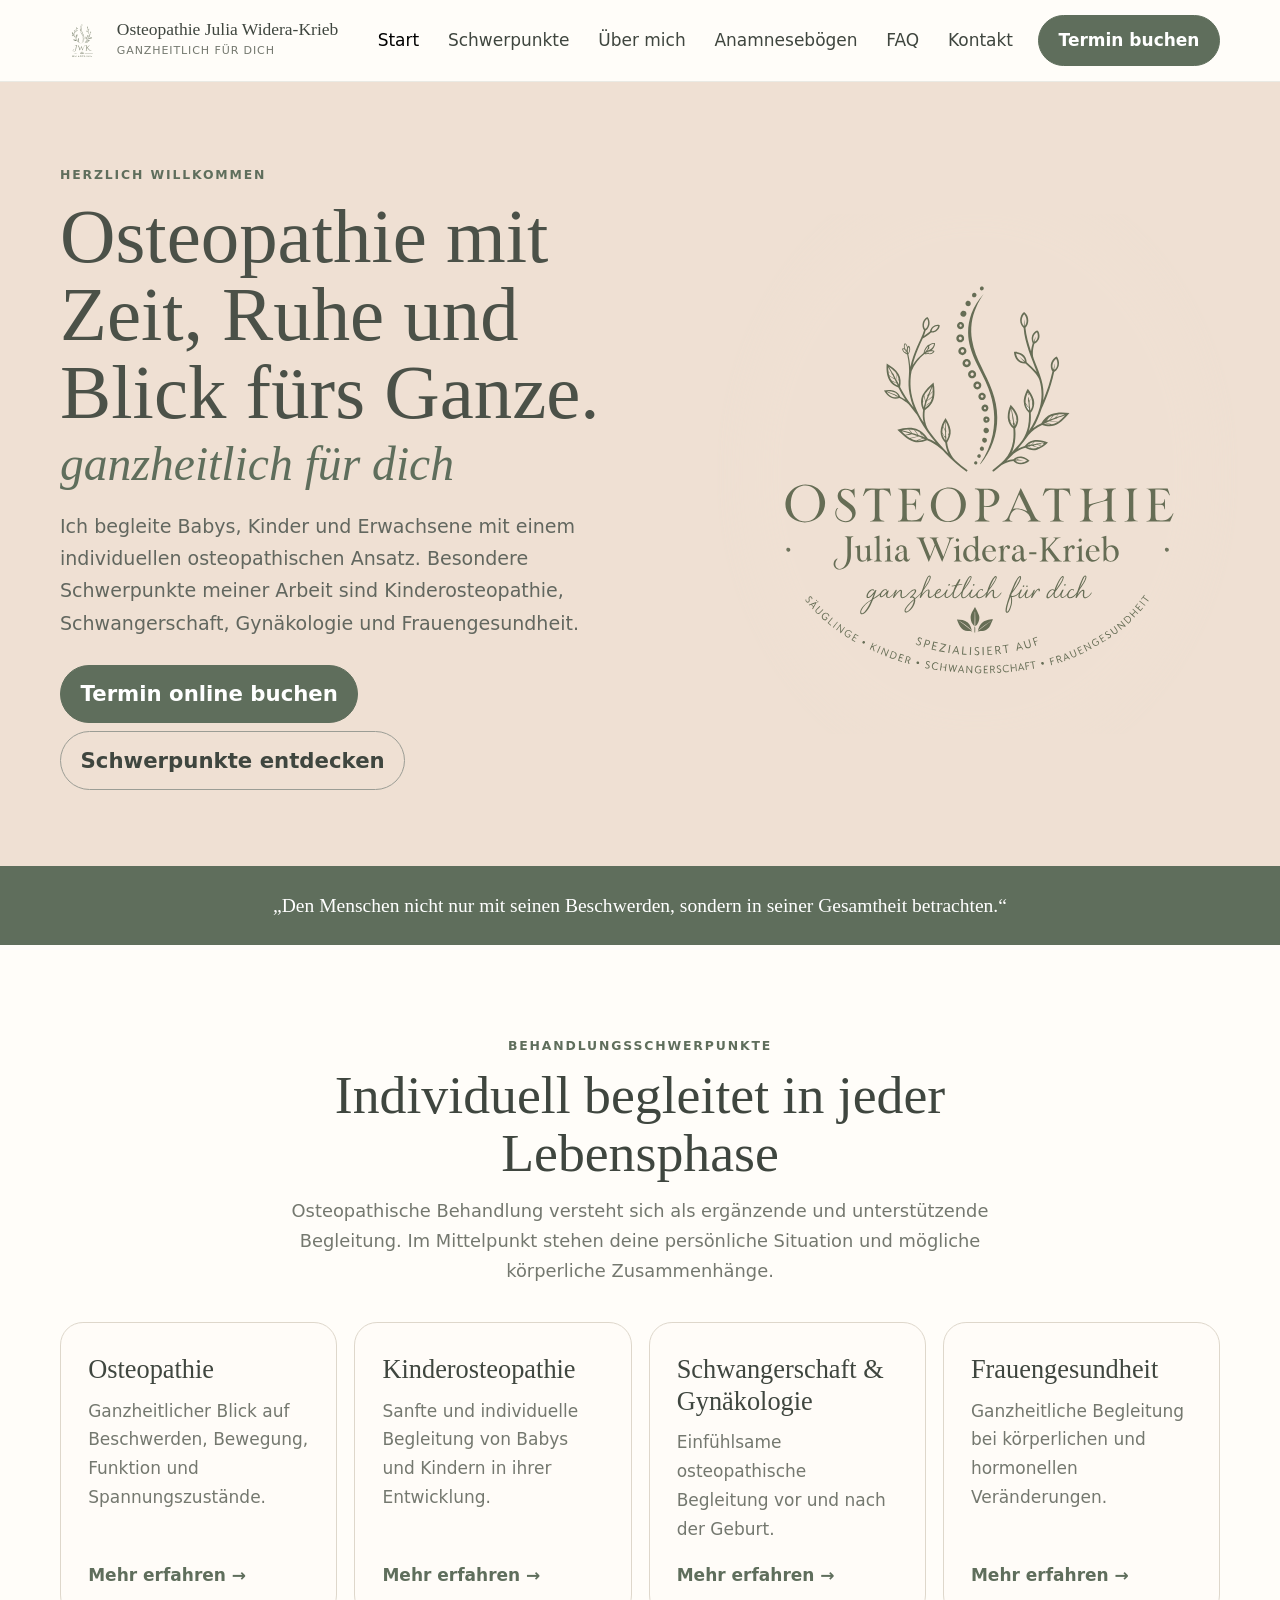
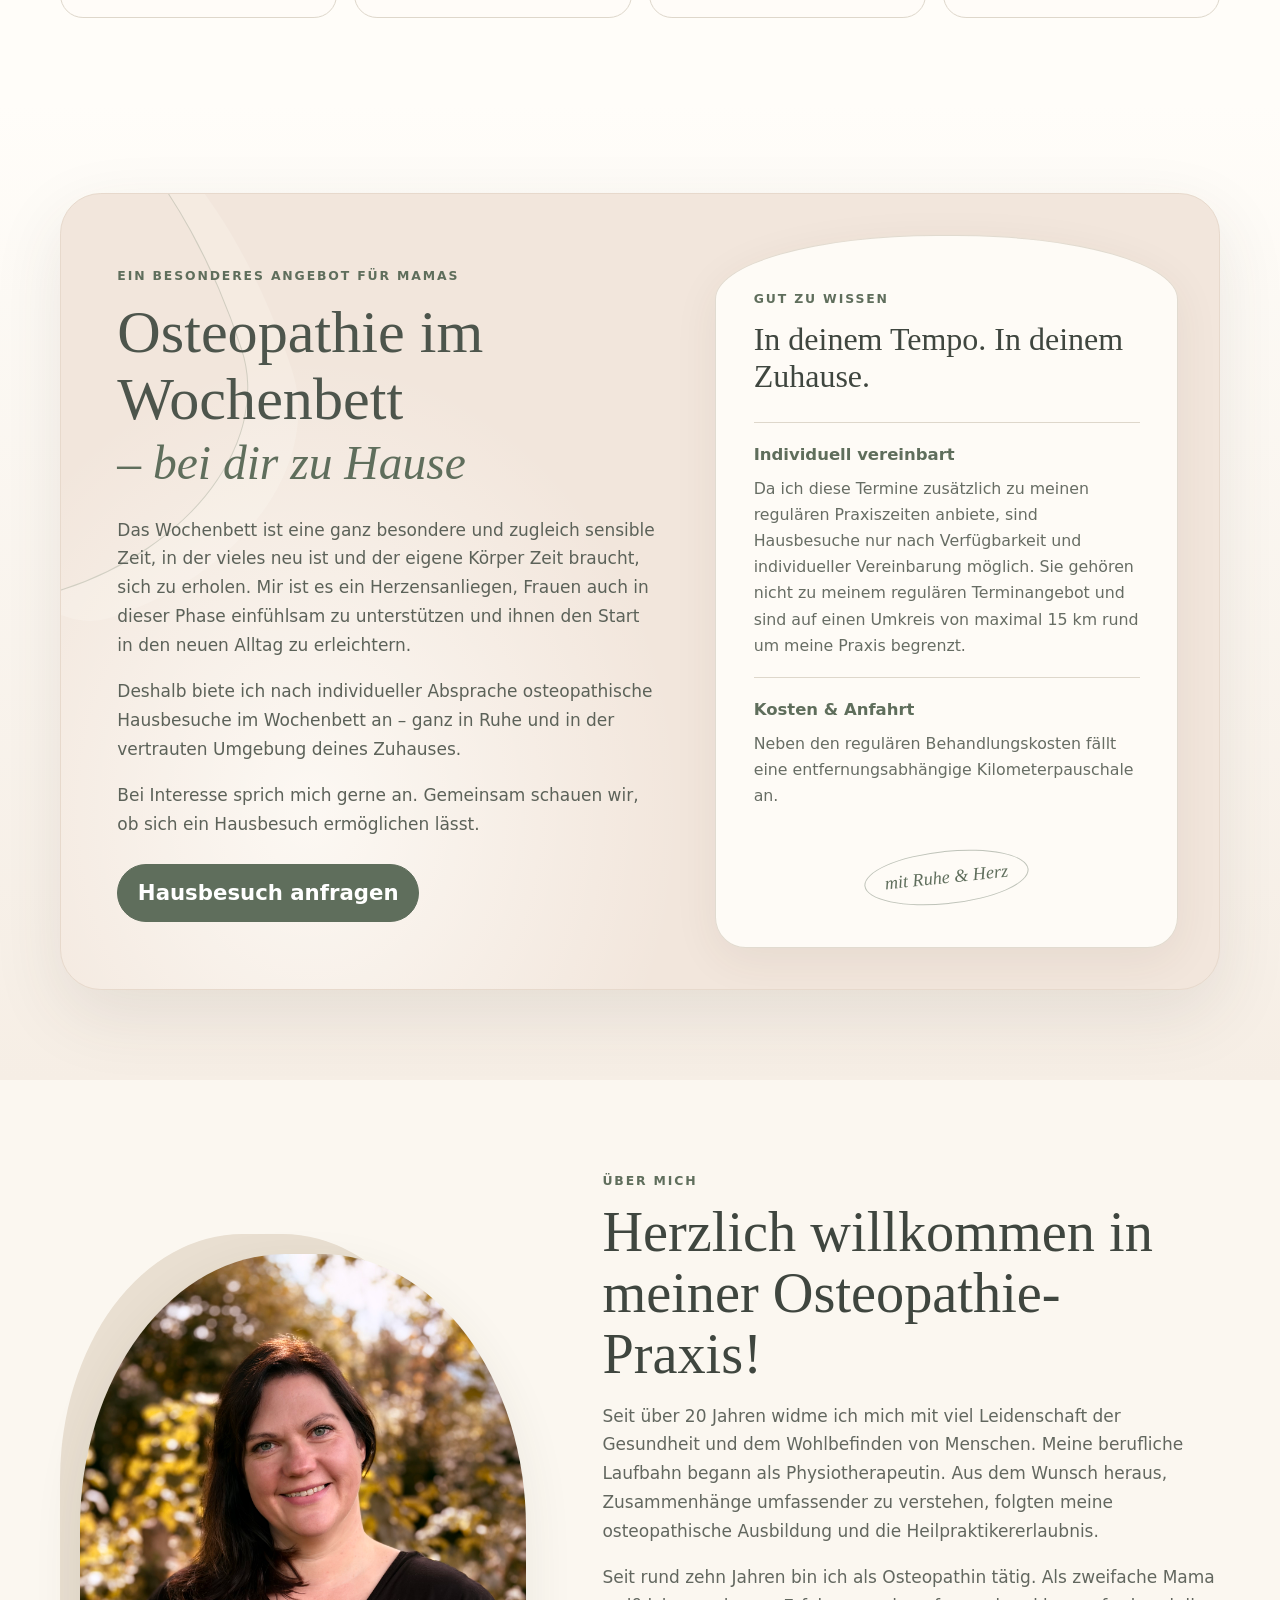
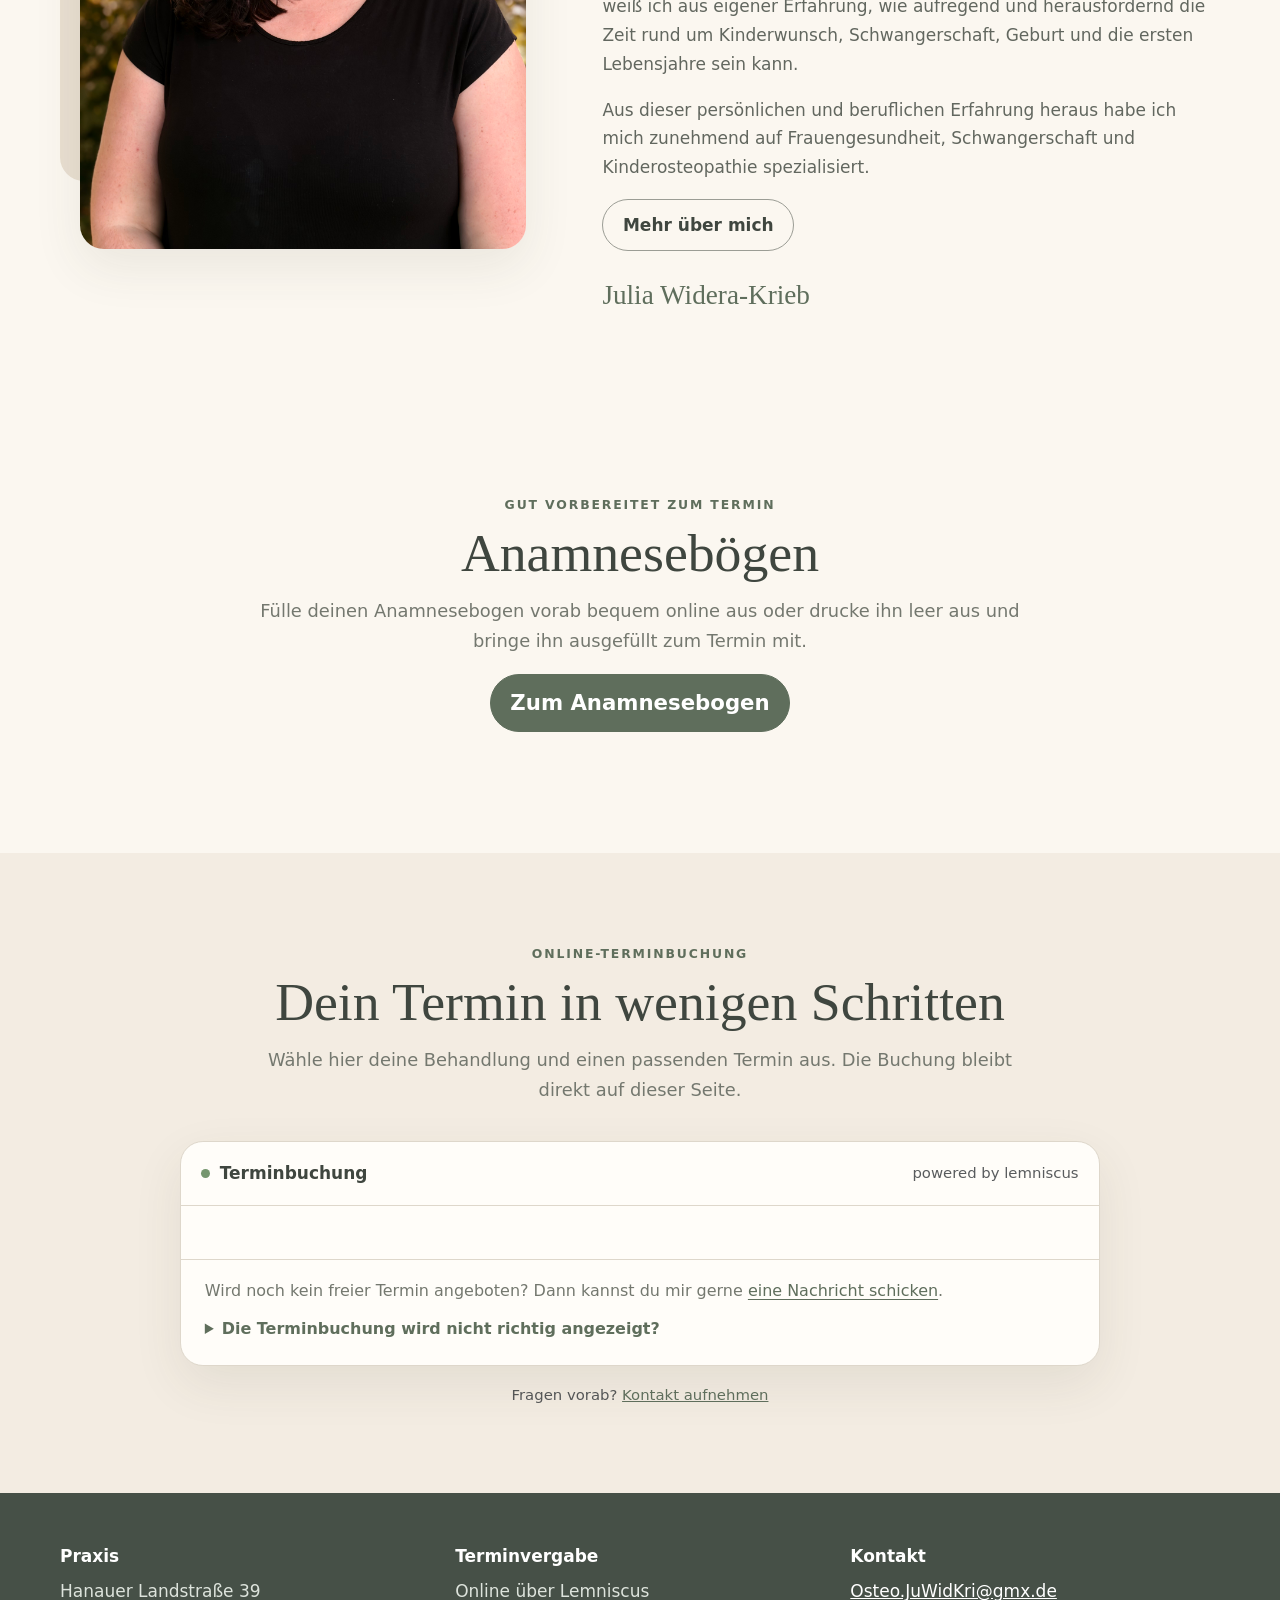
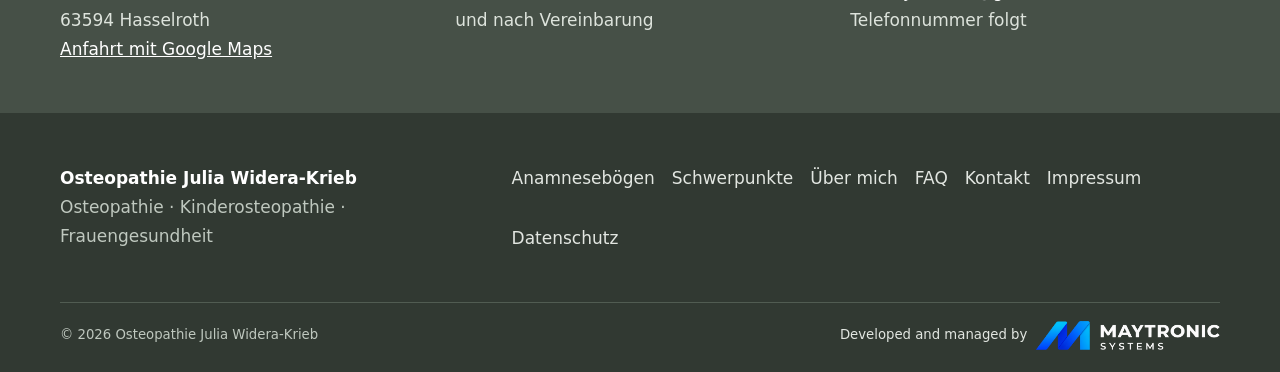
==== commit 0e5e3b70: "Link new FAQ in navigation and footer" ====
--- a/index.html
+++ b/index.html
@@ -65,6 +65,7 @@
                 Anamnesebögen
               </a>
             </li>
+            <li><a class="nav-link" href="faq.html">FAQ</a></li>
             <li>
               <a class="nav-link" href="kontakt.html">
                 Kontakt
@@ -367,6 +368,7 @@
             <a href="ueber-uns.html">
               Über mich
             </a>
+            <a href="faq.html">FAQ</a>
             <a href="kontakt.html">
               Kontakt
             </a>
